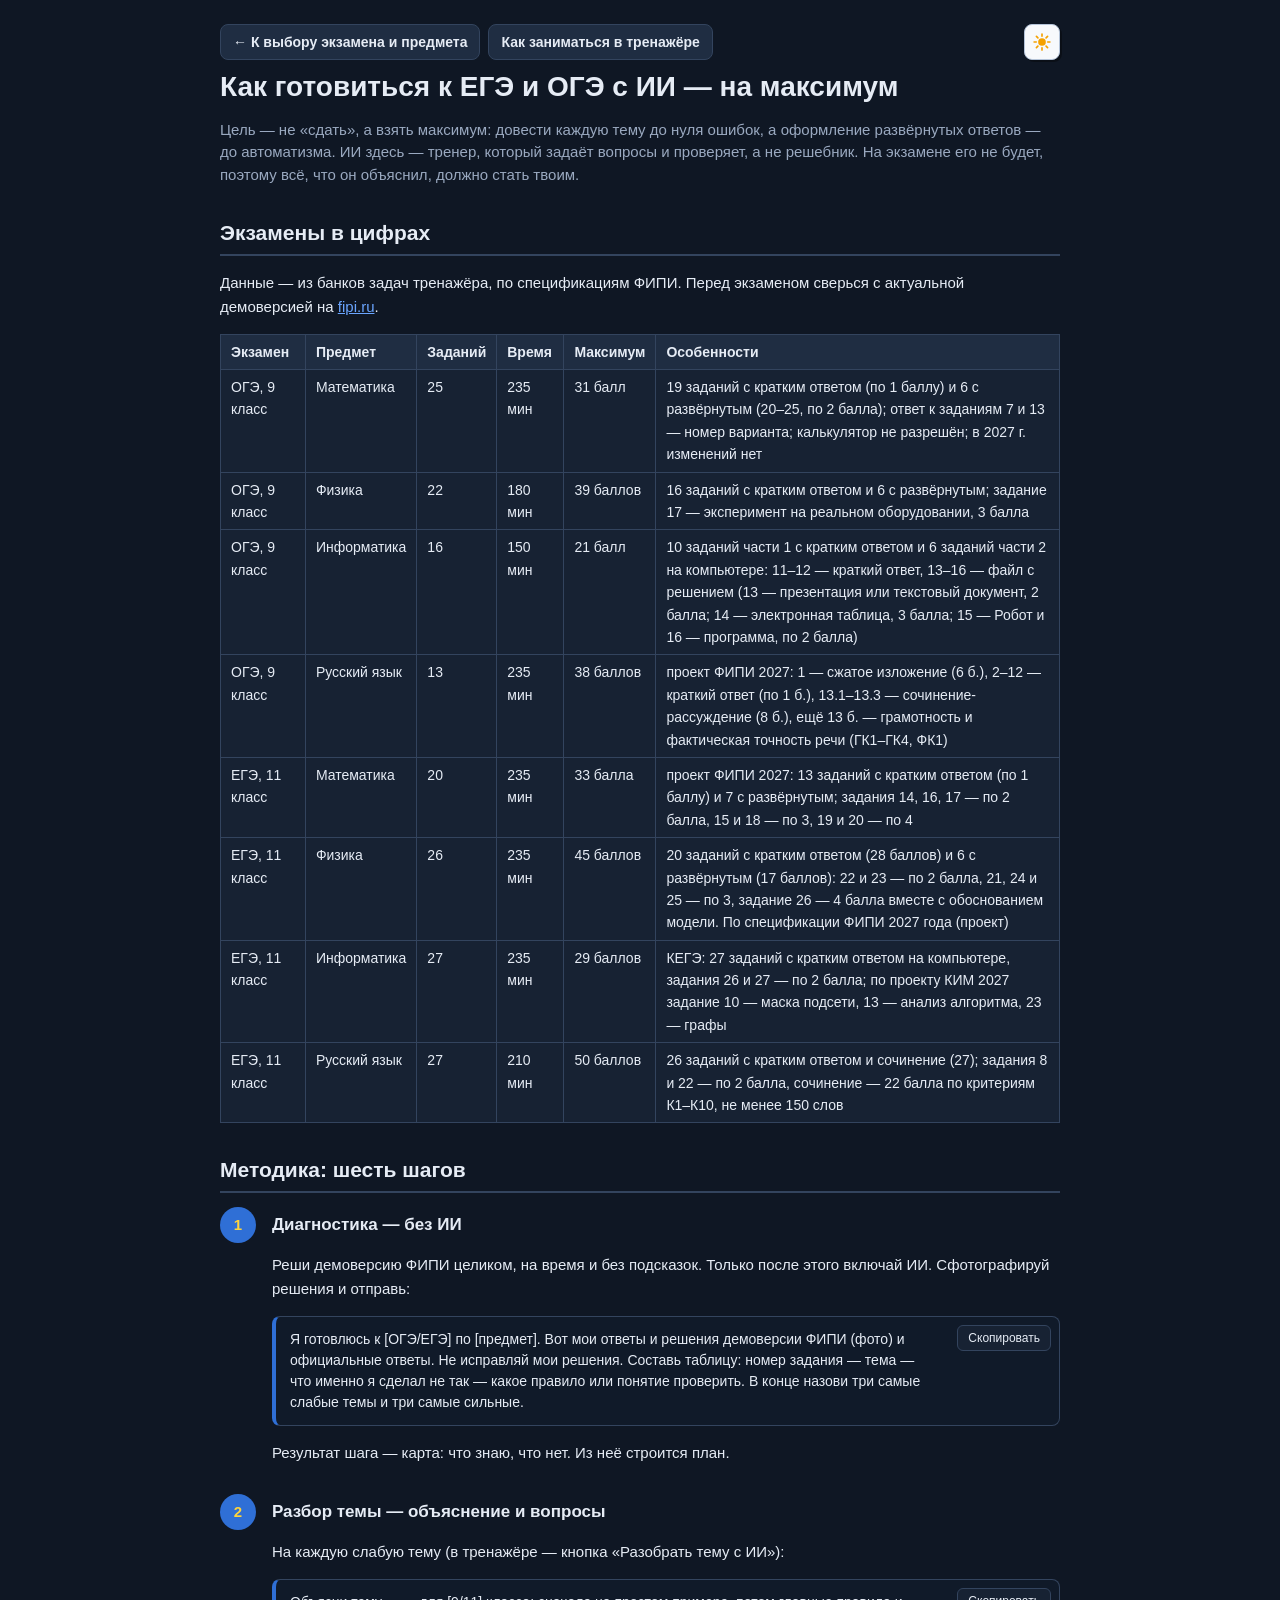
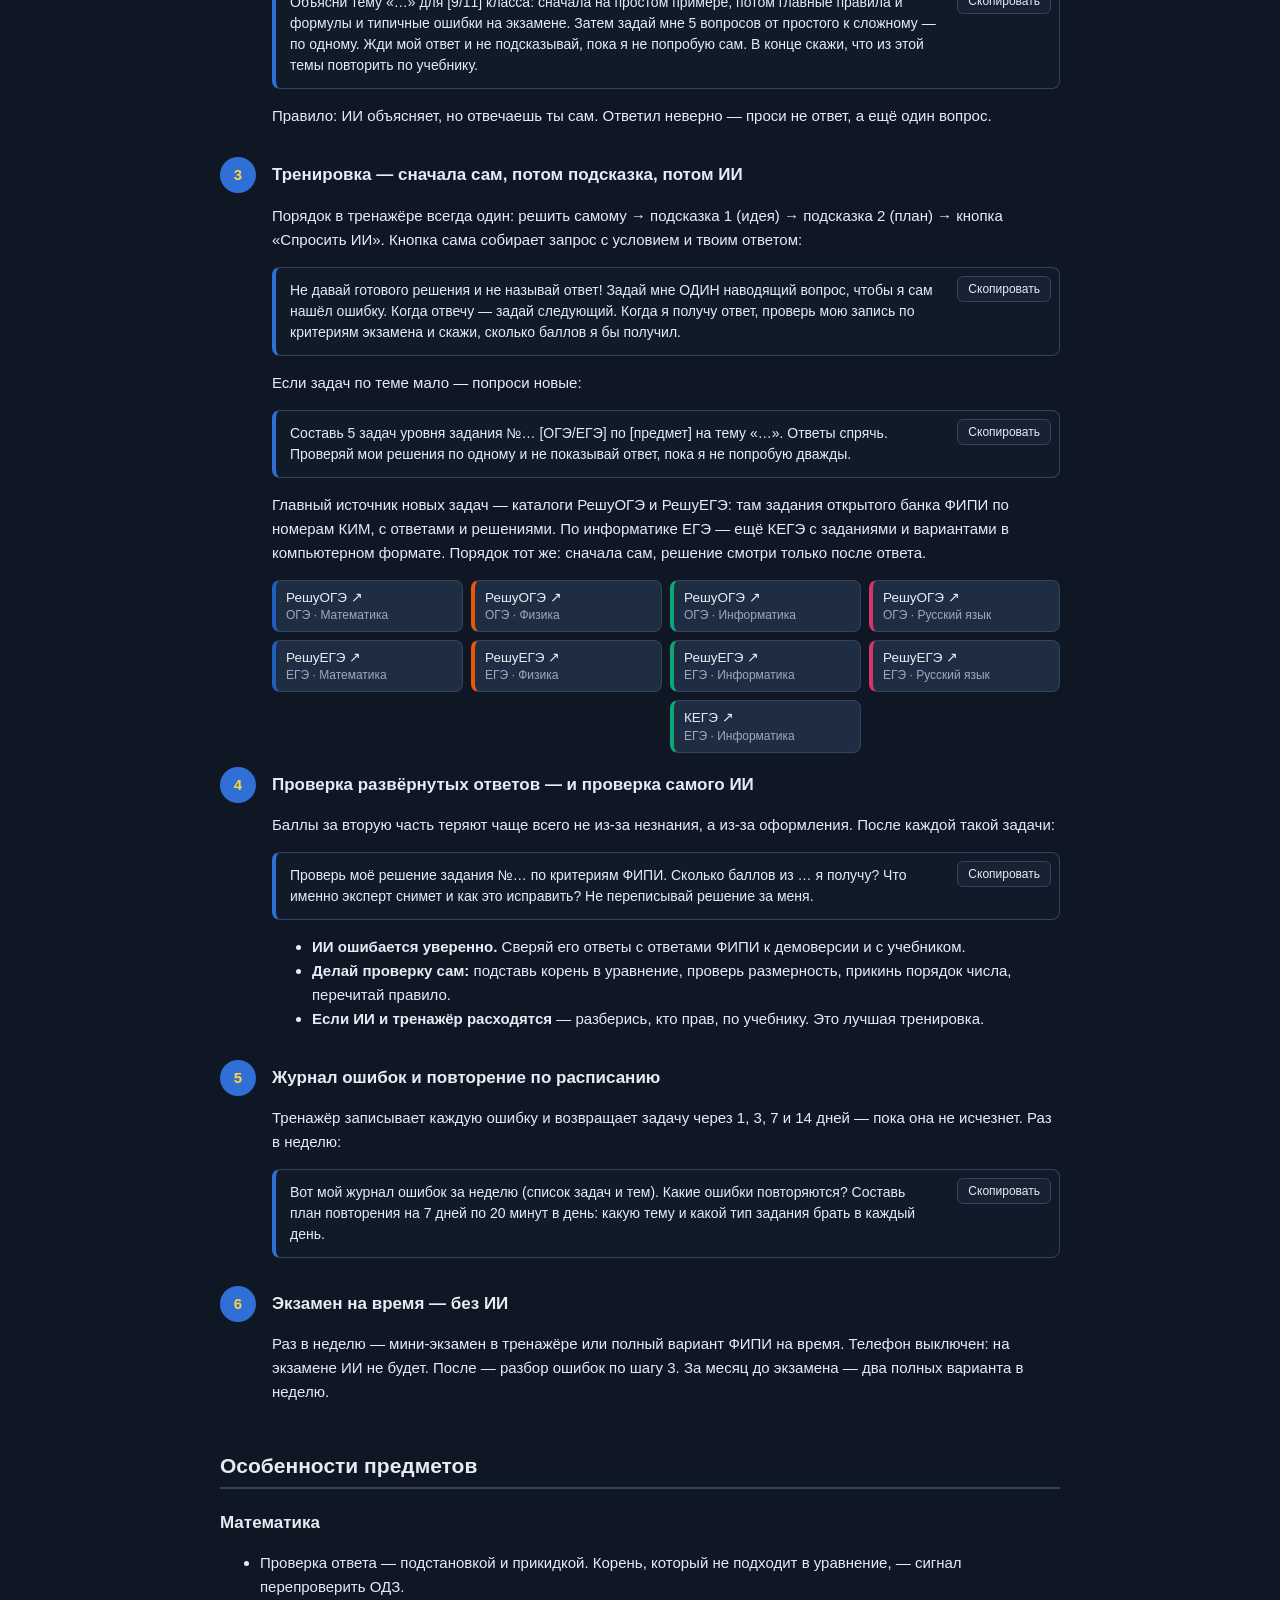
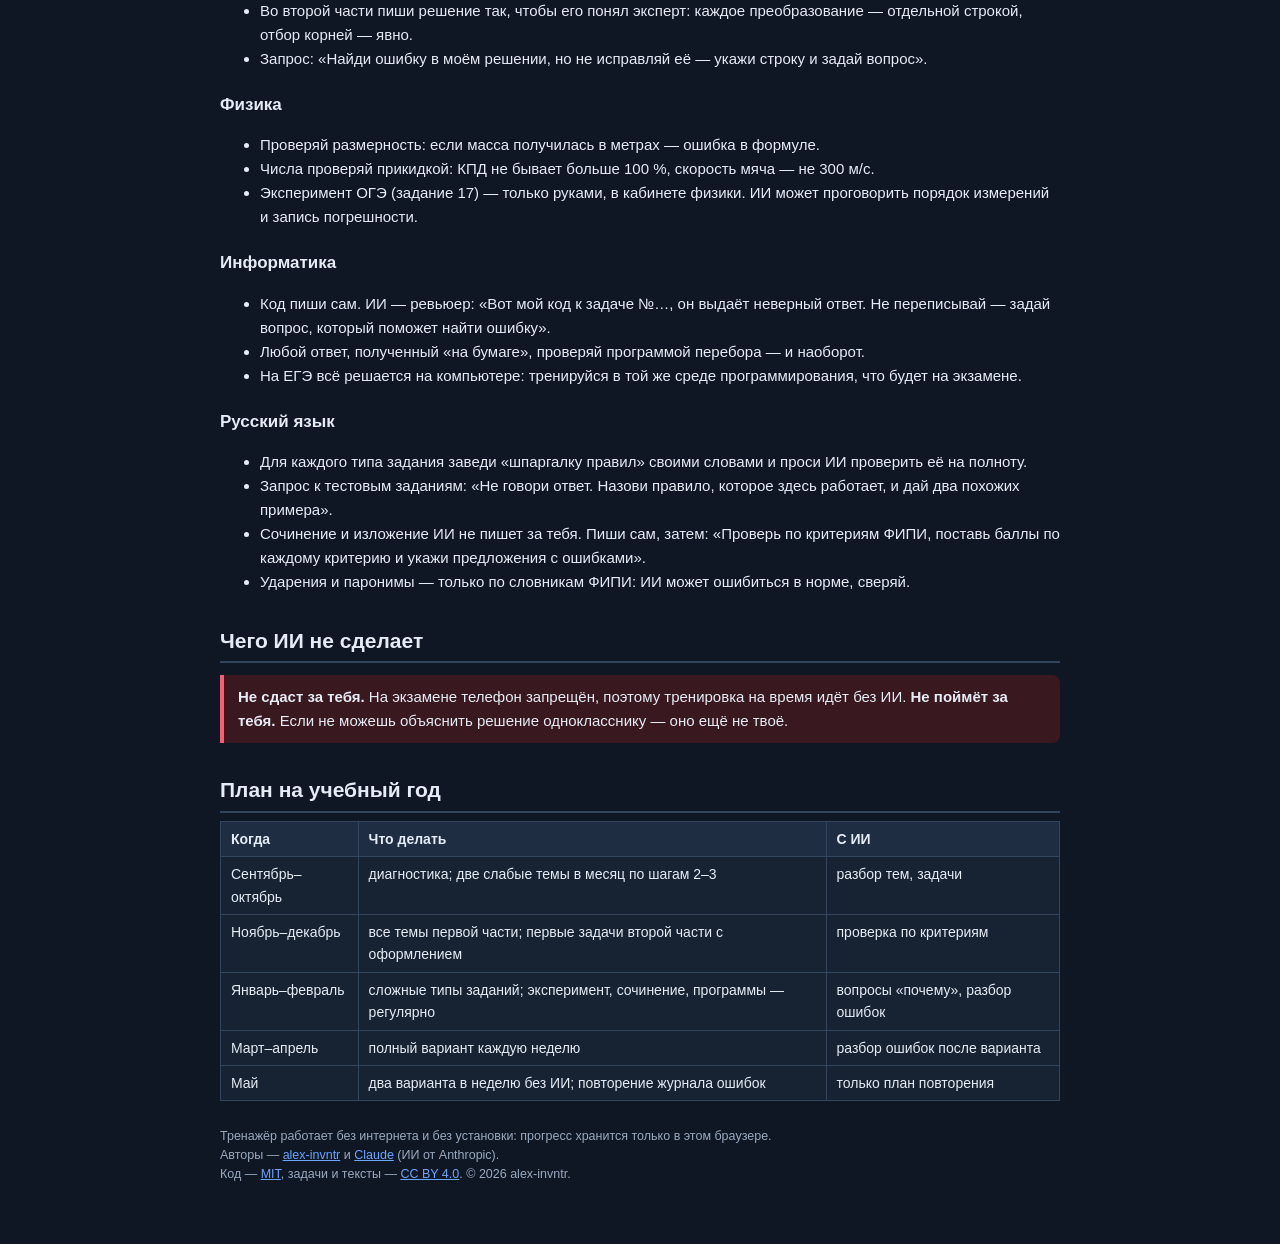
==== guide.html @ 0e3cf80c "Лицензии: MIT для кода, CC BY 4.0 для задач и текстов — файлы LICENSE и LICENSE-CONTENT.md, раздел в" ====
<!DOCTYPE html>
<html lang="ru" data-theme="dark">
<head>
<meta charset="utf-8">
<meta name="viewport" content="width=device-width, initial-scale=1">
<title>Как готовиться с ИИ</title>
<link rel="icon" href="data:image/svg+xml,%3Csvg xmlns='http://www.w3.org/2000/svg' viewBox='0 0 64 64'%3E%3Crect width='64' height='64' rx='14' fill='%230E3A6E'/%3E%3Ctext x='32' y='45' font-size='38' font-family='Arial' font-weight='700' text-anchor='middle' fill='%23FFD43B'%3E%D0%AD%3C/text%3E%3C/svg%3E">
<script src="js/theme.js?v=202610181910"></script>
<link rel="stylesheet" href="css/style.css?v=202610181910">
</head>
<body>
<div class="guide-page">
    <div class="page-top"><span class="top-links"><a class="back" href="index.html">← К выбору экзамена и предмета</a><a class="back" href="howto.html">Как заниматься в тренажёре</a></span><button class="theme-btn" data-theme-toggle aria-label="Тема оформления"></button></div>
    <h1>Как готовиться к ЕГЭ и ОГЭ с ИИ — на максимум</h1>
    <p class="lead">Цель — не «сдать», а взять максимум: довести каждую тему до нуля ошибок, а оформление развёрнутых ответов — до автоматизма.
        ИИ здесь — тренер, который задаёт вопросы и проверяет, а не решебник. На экзамене его не будет, поэтому всё, что он объяснил, должно стать твоим.</p>

    <h2>Экзамены в цифрах</h2>
    <p>Данные — из банков задач тренажёра, по спецификациям ФИПИ. Перед экзаменом сверься с актуальной демоверсией на <a href="https://fipi.ru" target="_blank" rel="noopener">fipi.ru</a>.</p>
    <table id="spec-table">
        <tr><th>Экзамен</th><th>Предмет</th><th>Заданий</th><th>Время</th><th>Максимум</th><th>Особенности</th></tr>
    </table>

    <h2>Методика: шесть шагов</h2>

    <div class="step"><div class="n">1</div><div>
        <h3>Диагностика — без ИИ</h3>
        <p>Реши демоверсию ФИПИ целиком, на время и без подсказок. Только после этого включай ИИ. Сфотографируй решения и отправь:</p>
        <div class="prompt">Я готовлюсь к [ОГЭ/ЕГЭ] по [предмет]. Вот мои ответы и решения демоверсии ФИПИ (фото) и официальные ответы. Не исправляй мои решения. Составь таблицу: номер задания — тема — что именно я сделал не так — какое правило или понятие проверить. В конце назови три самые слабые темы и три самые сильные.</div>
        <p>Результат шага — карта: что знаю, что нет. Из неё строится план.</p>
    </div></div>

    <div class="step"><div class="n">2</div><div>
        <h3>Разбор темы — объяснение и вопросы</h3>
        <p>На каждую слабую тему (в тренажёре — кнопка «Разобрать тему с ИИ»):</p>
        <div class="prompt">Объясни тему «…» для [9/11] класса: сначала на простом примере, потом главные правила и формулы и типичные ошибки на экзамене. Затем задай мне 5 вопросов от простого к сложному — по одному. Жди мой ответ и не подсказывай, пока я не попробую сам. В конце скажи, что из этой темы повторить по учебнику.</div>
        <p>Правило: ИИ объясняет, но отвечаешь ты сам. Ответил неверно — проси не ответ, а ещё один вопрос.</p>
    </div></div>

    <div class="step"><div class="n">3</div><div>
        <h3>Тренировка — сначала сам, потом подсказка, потом ИИ</h3>
        <p>Порядок в тренажёре всегда один: решить самому → подсказка 1 (идея) → подсказка 2 (план) → кнопка «Спросить ИИ». Кнопка сама собирает запрос с условием и твоим ответом:</p>
        <div class="prompt">Не давай готового решения и не называй ответ! Задай мне ОДИН наводящий вопрос, чтобы я сам нашёл ошибку. Когда отвечу — задай следующий. Когда я получу ответ, проверь мою запись по критериям экзамена и скажи, сколько баллов я бы получил.</div>
        <p>Если задач по теме мало — попроси новые:</p>
        <div class="prompt">Составь 5 задач уровня задания №… [ОГЭ/ЕГЭ] по [предмет] на тему «…». Ответы спрячь. Проверяй мои решения по одному и не показывай ответ, пока я не попробую дважды.</div>
        <p>Главный источник новых задач — каталоги РешуОГЭ и РешуЕГЭ: там задания открытого банка ФИПИ по номерам КИМ, с ответами и решениями. По информатике ЕГЭ — ещё КЕГЭ с заданиями и вариантами в компьютерном формате. Порядок тот же: сначала сам, решение смотри только после ответа.</p>
        <div class="sources" id="sources"></div>
    </div></div>

    <div class="step"><div class="n">4</div><div>
        <h3>Проверка развёрнутых ответов — и проверка самого ИИ</h3>
        <p>Баллы за вторую часть теряют чаще всего не из-за незнания, а из-за оформления. После каждой такой задачи:</p>
        <div class="prompt">Проверь моё решение задания №… по критериям ФИПИ. Сколько баллов из … я получу? Что именно эксперт снимет и как это исправить? Не переписывай решение за меня.</div>
        <ul>
            <li><b>ИИ ошибается уверенно.</b> Сверяй его ответы с ответами ФИПИ к демоверсии и с учебником.</li>
            <li><b>Делай проверку сам:</b> подставь корень в уравнение, проверь размерность, прикинь порядок числа, перечитай правило.</li>
            <li><b>Если ИИ и тренажёр расходятся</b> — разберись, кто прав, по учебнику. Это лучшая тренировка.</li>
        </ul>
    </div></div>

    <div class="step"><div class="n">5</div><div>
        <h3>Журнал ошибок и повторение по расписанию</h3>
        <p>Тренажёр записывает каждую ошибку и возвращает задачу через 1, 3, 7 и 14 дней — пока она не исчезнет. Раз в неделю:</p>
        <div class="prompt">Вот мой журнал ошибок за неделю (список задач и тем). Какие ошибки повторяются? Составь план повторения на 7 дней по 20 минут в день: какую тему и какой тип задания брать в каждый день.</div>
    </div></div>

    <div class="step"><div class="n">6</div><div>
        <h3>Экзамен на время — без ИИ</h3>
        <p>Раз в неделю — мини-экзамен в тренажёре или полный вариант ФИПИ на время. Телефон выключен: на экзамене ИИ не будет. После — разбор ошибок по шагу 3. За месяц до экзамена — два полных варианта в неделю.</p>
    </div></div>

    <h2>Особенности предметов</h2>
    <h3>Математика</h3>
    <ul>
        <li>Проверка ответа — подстановкой и прикидкой. Корень, который не подходит в уравнение, — сигнал перепроверить ОДЗ.</li>
        <li>Во второй части пиши решение так, чтобы его понял эксперт: каждое преобразование — отдельной строкой, отбор корней — явно.</li>
        <li>Запрос: «Найди ошибку в моём решении, но не исправляй её — укажи строку и задай вопрос».</li>
    </ul>
    <h3>Физика</h3>
    <ul>
        <li>Проверяй размерность: если масса получилась в метрах — ошибка в формуле.</li>
        <li>Числа проверяй прикидкой: КПД не бывает больше 100 %, скорость мяча — не 300 м/с.</li>
        <li>Эксперимент ОГЭ (задание 17) — только руками, в кабинете физики. ИИ может проговорить порядок измерений и запись погрешности.</li>
    </ul>
    <h3>Информатика</h3>
    <ul>
        <li>Код пиши сам. ИИ — ревьюер: «Вот мой код к задаче №…, он выдаёт неверный ответ. Не переписывай — задай вопрос, который поможет найти ошибку».</li>
        <li>Любой ответ, полученный «на бумаге», проверяй программой перебора — и наоборот.</li>
        <li>На ЕГЭ всё решается на компьютере: тренируйся в той же среде программирования, что будет на экзамене.</li>
    </ul>
    <h3>Русский язык</h3>
    <ul>
        <li>Для каждого типа задания заведи «шпаргалку правил» своими словами и проси ИИ проверить её на полноту.</li>
        <li>Запрос к тестовым заданиям: «Не говори ответ. Назови правило, которое здесь работает, и дай два похожих примера».</li>
        <li>Сочинение и изложение ИИ не пишет за тебя. Пиши сам, затем: «Проверь по критериям ФИПИ, поставь баллы по каждому критерию и укажи предложения с ошибками».</li>
        <li>Ударения и паронимы — только по словникам ФИПИ: ИИ может ошибиться в норме, сверяй.</li>
    </ul>

    <h2>Чего ИИ не сделает</h2>
    <div class="warn"><b>Не сдаст за тебя.</b> На экзамене телефон запрещён, поэтому тренировка на время идёт без ИИ. <b>Не поймёт за тебя.</b> Если не можешь объяснить решение однокласснику — оно ещё не твоё.</div>

    <h2>План на учебный год</h2>
    <table>
        <tr><th>Когда</th><th>Что делать</th><th>С ИИ</th></tr>
        <tr><td>Сентябрь–октябрь</td><td>диагностика; две слабые темы в месяц по шагам 2–3</td><td>разбор тем, задачи</td></tr>
        <tr><td>Ноябрь–декабрь</td><td>все темы первой части; первые задачи второй части с оформлением</td><td>проверка по критериям</td></tr>
        <tr><td>Январь–февраль</td><td>сложные типы заданий; эксперимент, сочинение, программы — регулярно</td><td>вопросы «почему», разбор ошибок</td></tr>
        <tr><td>Март–апрель</td><td>полный вариант каждую неделю</td><td>разбор ошибок после варианта</td></tr>
        <tr><td>Май</td><td>два варианта в неделю без ИИ; повторение журнала ошибок</td><td>только план повторения</td></tr>
    </table>
    <p class="foot">Тренажёр работает без интернета и без установки: прогресс хранится только в этом браузере.
        <br>Авторы — <a href="https://github.com/alex-invntr" target="_blank" rel="noopener">alex-invntr</a> и <a href="https://www.anthropic.com/claude" target="_blank" rel="noopener">Claude</a> (ИИ от Anthropic).
        <br>Код — <a href="https://github.com/alex-invntr/EGE_OGE_Test_Trainer/blob/master/LICENSE" target="_blank" rel="noopener">MIT</a>, задачи и тексты — <a href="https://github.com/alex-invntr/EGE_OGE_Test_Trainer/blob/master/LICENSE-CONTENT.md" target="_blank" rel="noopener">CC BY 4.0</a>. © 2026 alex-invntr.</p>
</div>
<script src="js/common.js?v=202610181910"></script>
<script src="banks/oge_math.js?v=202610181910"></script>
<script src="banks/oge_physics.js?v=202610181910"></script>
<script src="banks/oge_informatics.js?v=202610181910"></script>
<script src="banks/oge_russian.js?v=202610181910"></script>
<script src="banks/ege_math.js?v=202610181910"></script>
<script src="banks/ege_physics.js?v=202610181910"></script>
<script src="banks/ege_informatics.js?v=202610181910"></script>
<script src="banks/ege_russian.js?v=202610181910"></script>
<script src="js/guide.js?v=202610181910"></script>
</body>
</html>
---- css/style.css ----
/* Общий стиль тренажёра: «инженерный чертёж» — тёмно-синие линии, жёлтый маркер; тёмная и светлая темы */
:root {
    --paper: #F7F9FC; --ink: #14213D; --muted: #4F5D78; --line: #B4C3D8; --card: #FFFFFF; --alt: #EEF3FA;
    --blue: #1F5FBF; --red: #D7263D; --green: #2B8A3E; --marker: #FFD43B; --bp: #0E3A6E;
    --ok-bg: #E6F4EA; --bad-bg: #FDE8EB; --hint-bg: #FFF4C2; --hint-ink: #8A6D00;
    --btn: #0E3A6E; --primary: #1F5FBF; --accent-ink: #0E3A6E; --code-bg: #F1F4F9; --fig-bg: #EEF3FA;
    --shadow: rgba(20, 33, 61, 0.08); --overlay: rgba(14, 58, 110, 0.45);
    color-scheme: light;
}
/* Тёмная тема — по умолчанию (атрибут data-theme ставит js/theme.js); рисунки задач остаются на светлой подложке */
:root[data-theme="dark"] {
    --paper: #0F1724; --ink: #E6ECF5; --muted: #9AA9C0; --line: #33445E; --card: #172233; --alt: #1F2D42;
    --blue: #6AA5FF; --red: #FF5C6C; --green: #4CC173; --marker: #FFD43B;
    --ok-bg: #14321E; --bad-bg: #3A1820; --hint-bg: #352E10; --hint-ink: #FFD43B;
    --btn: #2F6FD6; --primary: #2F6FD6; --accent-ink: #8FB8FF; --code-bg: #101A29; --fig-bg: #EEF3FA;
    --shadow: rgba(0, 0, 0, 0.35); --overlay: rgba(5, 10, 20, 0.72);
    color-scheme: dark;
}
* { box-sizing: border-box; }
html, body { margin: 0; min-height: 100%; }
body { font-family: "Segoe UI", Arial, sans-serif; font-size: 15px; color: var(--ink); background: var(--paper); }
button { font: inherit; color: inherit; cursor: pointer; }
button:disabled { opacity: 0.45; cursor: default; }
a { color: var(--blue); }
input[type=text], textarea, select { background: var(--card); color: var(--ink); }
.hidden { display: none !important; }
.mono { font-family: Consolas, "Courier New", monospace; }

/* ---------- Главная страница ---------- */
.home-page { max-width: 1100px; margin: 0 auto; padding: 28px 20px 40px; }
.hero { display: flex; gap: 18px; align-items: center; margin-bottom: 8px; }
.hero .logo { width: 64px; height: 64px; border-radius: 14px; background: var(--btn); color: var(--marker); font-weight: 700; font-size: 26px; display: flex; align-items: center; justify-content: center; flex: none; letter-spacing: -1px; }
.hero h1 { margin: 0; font-size: 30px; line-height: 1.15; }
.hero p { margin: 4px 0 0; color: var(--muted); font-size: 15.5px; }
.lead { color: var(--muted); font-size: 15px; line-height: 1.5; }
.exam-block { margin-top: 26px; }
.exam-block h2 { display: flex; align-items: baseline; gap: 10px; margin: 0 0 12px; font-size: 22px; }
.exam-block h2 small { font-size: 14px; color: var(--muted); font-weight: 500; }
.subjects { display: grid; grid-template-columns: repeat(4, 1fr); gap: 14px; }
.subj { display: flex; flex-direction: column; gap: 8px; text-decoration: none; color: var(--ink); background: var(--card); border: 1px solid var(--line); border-top: 5px solid var(--c); border-radius: 12px; padding: 14px 16px 16px; box-shadow: 2px 2px 0 var(--shadow); transition: transform 0.12s, box-shadow 0.12s; }
.subj:hover { transform: translateY(-2px); box-shadow: 3px 5px 0 var(--shadow); }
.subj .top { display: flex; align-items: center; gap: 10px; }
.subj .letter { width: 38px; height: 38px; border-radius: 9px; background: var(--c); color: #fff; font-weight: 700; font-size: 19px; display: flex; align-items: center; justify-content: center; flex: none; }
.subj b { font-size: 17px; line-height: 1.2; }
.subj .spec { font-size: 12.5px; color: var(--muted); line-height: 1.45; }
.subj .bar { height: 7px; border-radius: 4px; background: var(--alt); overflow: hidden; }
.subj .bar i { display: block; height: 100%; background: var(--c); }
.subj .prog { font-size: 12.5px; color: var(--muted); display: flex; flex-wrap: wrap; justify-content: space-between; gap: 2px 10px; }
.subj .prog .due { color: var(--red); font-weight: 600; }
.subj.missing { opacity: 0.5; pointer-events: none; }
.info-grid { display: grid; grid-template-columns: 2fr 1fr; gap: 14px; margin-top: 28px; }
.panel { background: var(--card); border: 1px solid var(--line); border-radius: 12px; padding: 18px 20px; }
.panel h3 { margin: 0 0 8px; font-size: 17px; }
.panel ol, .panel ul { margin: 6px 0 0; padding-left: 20px; line-height: 1.55; }
.panel .btn { display: inline-block; margin-top: 12px; padding: 9px 16px; border-radius: 8px; background: var(--btn); color: #fff; text-decoration: none; font-weight: 600; }
.foot { margin-top: 26px; font-size: 12.5px; color: var(--muted); line-height: 1.5; }

/* ---------- Тренажёр: боковая панель ---------- */
.trainer-page { display: flex; min-height: 100vh; }
#side { width: 300px; flex: none; background: var(--card); border-right: 1px solid var(--line); padding: 16px 18px 24px; display: flex; flex-direction: column; gap: 15px; }
/* Ссылки «назад» — в стиле кнопок меню тренажёра; высота как у квадратика темы */
.back { display: inline-flex; align-items: center; box-sizing: border-box; height: 36px; padding: 0 12px; border: 1px solid var(--line); border-radius: 8px; background: var(--alt); color: var(--ink); font-weight: 600; font-size: 14px; text-decoration: none; white-space: nowrap; }
.back:hover { border-color: var(--blue); }
.brand { display: flex; gap: 12px; align-items: center; }
.brand .logo { width: 44px; height: 44px; border-radius: 10px; background: var(--c, var(--btn)); color: #fff; font-weight: 700; font-size: 22px; display: flex; align-items: center; justify-content: center; flex: none; }
.brand h1 { font-size: 17px; margin: 0; line-height: 1.2; }
.brand p { margin: 2px 0 0; color: var(--muted); font-size: 12.5px; }
.modes { display: flex; flex-direction: column; gap: 7px; }
.modes button { text-align: left; padding: 9px 12px; border: 1px solid var(--line); border-radius: 8px; background: var(--alt); font-weight: 600; font-size: 14px; }
.modes button:hover:not(:disabled) { border-color: var(--blue); }
.modes .count { float: right; background: var(--red); color: #fff; border-radius: 10px; padding: 0 7px; font-size: 12px; line-height: 20px; }
.modes .count.zero { background: var(--line); }
.side-h { font-size: 11px; letter-spacing: 1.5px; text-transform: uppercase; color: var(--muted); margin: 0 0 8px; }
.topic { display: grid; grid-template-columns: 1fr auto; gap: 2px 8px; width: 100%; text-align: left; padding: 7px 8px; border: 1px solid transparent; border-radius: 8px; background: none; }
.topic:hover { background: var(--alt); border-color: var(--line); }
.topic .name { font-weight: 600; font-size: 13.5px; }
.topic .num { font-family: Consolas, monospace; font-size: 12.5px; color: var(--muted); }
.topic .bar { grid-column: 1 / 3; height: 6px; border-radius: 3px; background: var(--alt); overflow: hidden; }
.topic .bar i { display: block; height: 100%; background: var(--c); }
.topic .acc { grid-column: 1 / 3; font-size: 11.5px; color: var(--muted); }
.stats { display: grid; grid-template-columns: repeat(3, 1fr); gap: 6px; }
.stats div { background: var(--alt); border-radius: 8px; padding: 8px; text-align: center; font-size: 11.5px; color: var(--muted); }
.stats b { display: block; font-size: 16px; color: var(--ink); margin-top: 2px; }
.howto { font-size: 12.5px; color: var(--muted); }
.howto summary { cursor: pointer; font-weight: 600; color: var(--ink); }
.howto ol { padding-left: 18px; margin: 8px 0 0; }
.howto li { margin-bottom: 4px; }
.side-links { margin-top: auto; display: flex; flex-direction: column; gap: 6px; font-size: 12.5px; }
.side-links button { background: none; border: 0; padding: 0; text-align: left; color: var(--muted); text-decoration: underline; font-size: 12.5px; }

/* ---------- Тренажёр: основная область ---------- */
#main { flex: 1; padding: 26px 32px; overflow: auto; min-width: 0; }
.card { background: var(--card); border: 1px solid var(--line); border-radius: 12px; padding: 22px 26px; max-width: 920px; box-shadow: 2px 2px 0 var(--shadow); }
.card h2 { margin: 0 0 10px; font-size: 22px; }
.home-grid { display: grid; grid-template-columns: 1fr 1fr; gap: 12px; }
.big { text-align: left; padding: 14px 16px; border: 1px solid var(--line); border-radius: 10px; background: var(--alt); font-weight: 700; font-size: 15px; }
.big small { display: block; font-weight: 400; color: var(--muted); margin-top: 4px; font-size: 13px; }
.big:hover:not(:disabled) { border-color: var(--blue); background: var(--card); }
.note { margin: 16px 0 0; padding: 10px 14px; background: var(--hint-bg); border-left: 4px solid var(--marker); font-size: 14px; border-radius: 0 8px 8px 0; line-height: 1.45; }
.picker { display: grid; grid-template-columns: repeat(3, 1fr); gap: 12px; }
.picker button { padding: 14px; border: 1px solid var(--line); border-radius: 10px; background: var(--card); text-align: left; border-top: 4px solid var(--c); }
.picker button b { display: block; font-size: 15px; }
.picker button span { color: var(--muted); font-size: 12.5px; }
.picker button:hover { background: var(--alt); }

/* Задача */
.meta { display: flex; gap: 8px; align-items: center; flex-wrap: wrap; margin-bottom: 14px; }
.chip { background: var(--c, var(--ink)); color: #fff; border-radius: 6px; padding: 2px 9px; font-size: 12px; font-weight: 600; }
.chip.ghost { background: var(--alt); color: var(--muted); border: 1px solid var(--line); font-weight: 500; }
.counter { margin-left: auto; font-family: Consolas, monospace; color: var(--muted); font-size: 13px; }
.counter b { color: var(--red); }
.task .text { font-size: 17px; line-height: 1.55; margin: 0 0 12px; white-space: pre-wrap; }
pre.code { background: var(--code-bg); border: 1px solid var(--line); border-radius: 8px; padding: 12px 14px; margin: 0 0 14px; font-family: Consolas, "Courier New", monospace; font-size: 14.5px; line-height: 1.45; overflow-x: auto; white-space: pre; tab-size: 4; }
.figure { background: var(--fig-bg); border: 1px solid var(--line); border-radius: 8px; padding: 10px; margin: 0 0 14px; max-width: 440px; }
.figure svg { width: 100%; height: auto; display: block; }
.answer { margin-bottom: 14px; }
.num { display: inline-flex; align-items: center; gap: 10px; }
.num input { width: 220px; padding: 9px 12px; font: inherit; font-size: 18px; border: 2px solid var(--line); border-radius: 8px; }
.num input:focus { outline: none; border-color: var(--blue); }
.num .unit { font-size: 16px; color: var(--muted); }
.fmt { font-size: 12px; color: var(--muted); margin-top: 6px; }
.opt { display: flex; gap: 10px; align-items: flex-start; padding: 8px 10px; border: 1px solid var(--line); border-radius: 8px; margin-bottom: 6px; cursor: pointer; max-width: 680px; line-height: 1.4; }
.opt input { margin-top: 3px; }
.opt:hover { background: var(--alt); }
.match { border-collapse: collapse; }
.match td { padding: 6px 12px 6px 0; vertical-align: top; line-height: 1.4; }
.match select { font: inherit; padding: 6px 8px; border: 1px solid var(--line); border-radius: 6px; }
.right-col { color: var(--muted); font-size: 14px; margin: 6px 0 0; line-height: 1.5; }
ol.right-list { color: var(--ink); font-size: 14.5px; margin: 10px 0 0; padding-left: 0; list-style: none; line-height: 1.5; max-width: 760px; }
ol.right-list li { padding: 3px 0; border-bottom: 1px dashed var(--alt); }
textarea { width: 100%; max-width: 720px; min-height: 120px; font: inherit; padding: 10px; border: 2px solid var(--line); border-radius: 8px; line-height: 1.45; }
.actions { display: flex; gap: 8px; flex-wrap: wrap; align-items: center; }
.actions button { padding: 9px 16px; border-radius: 8px; border: 1px solid var(--line); background: var(--card); font-weight: 600; }
.actions .primary { background: var(--primary); color: #fff; border-color: var(--primary); }
.actions .ai { border-color: var(--accent-ink); color: var(--accent-ink); }
.actions .ghost { color: var(--muted); }
.feedback { margin-top: 14px; padding: 10px 14px; border-radius: 8px; font-size: 15px; line-height: 1.45; }
.feedback.ok { background: var(--ok-bg); border-left: 4px solid var(--green); }
.feedback.bad { background: var(--bad-bg); border-left: 4px solid var(--red); }
.hints { margin-top: 10px; display: flex; flex-direction: column; gap: 6px; }
.hint { padding: 8px 12px; background: var(--hint-bg); border-radius: 8px; font-size: 14px; line-height: 1.45; white-space: pre-wrap; }
.hint b { color: var(--hint-ink); font-size: 12px; letter-spacing: 1px; }
.solution { margin-top: 14px; padding: 12px 14px; background: var(--alt); border-radius: 8px; font-size: 14.5px; line-height: 1.55; white-space: pre-wrap; }
.solution h4, .criteria h4 { margin: 0 0 6px; font-size: 13px; letter-spacing: 1px; text-transform: uppercase; color: var(--muted); white-space: normal; }
.solution .ans { display: block; margin-top: 8px; font-weight: 600; }
.criteria { margin-top: 14px; padding: 12px 14px; border: 1px dashed var(--line); border-radius: 8px; font-size: 14px; }
.criteria label { display: flex; gap: 8px; align-items: flex-start; margin: 4px 0; cursor: pointer; line-height: 1.4; }
.criteria button { margin-top: 6px; padding: 6px 12px; border-radius: 8px; border: 1px solid var(--line); background: var(--card); font-weight: 600; }
.criteria .saved { color: var(--green); font-weight: 600; margin-left: 10px; }

/* Итоги экзамена */
.score { display: flex; gap: 20px; align-items: baseline; margin: 6px 0 14px; flex-wrap: wrap; }
.score .big-num { font-size: 44px; font-weight: 700; color: var(--blue); }
.score .sub { color: var(--muted); }
table.res { border-collapse: collapse; width: 100%; max-width: 600px; margin-bottom: 14px; }
table.res th, table.res td { text-align: left; padding: 6px 10px; border-bottom: 1px solid var(--line); font-size: 14px; }
table.res th { font-size: 11.5px; letter-spacing: 1px; text-transform: uppercase; color: var(--muted); }
.bar-sm { display: inline-block; width: 120px; height: 8px; background: var(--alt); border-radius: 4px; vertical-align: middle; overflow: hidden; }
.bar-sm i { display: block; height: 100%; background: var(--c); }
.wrong-list { display: flex; flex-direction: column; gap: 6px; margin-bottom: 14px; }
.wrong-list button { text-align: left; padding: 8px 12px; border: 1px solid var(--line); border-radius: 8px; background: var(--card); line-height: 1.4; }
.wrong-list button span { color: var(--red); font-weight: 600; margin-right: 8px; font-family: Consolas, monospace; }

/* Задачник: все задачи списком */
.book-topic { margin: 22px 0 8px; padding-bottom: 4px; border-bottom: 3px solid var(--c); font-size: 18px; }
.book-task { border: 1px solid var(--line); border-radius: 10px; padding: 12px 16px; margin-bottom: 10px; background: var(--card); }
.book-task .head { display: flex; gap: 8px; align-items: center; flex-wrap: wrap; margin-bottom: 6px; font-size: 12.5px; color: var(--muted); }
.book-task .head b { color: var(--ink); font-family: Consolas, monospace; font-size: 13.5px; }
.book-task .text { font-size: 15px; white-space: pre-wrap; line-height: 1.5; margin: 0 0 8px; }
.book-task ol.opts { margin: 0 0 8px; padding-left: 22px; line-height: 1.45; }
.book-task details summary { cursor: pointer; color: var(--blue); font-weight: 600; font-size: 14px; }
.book-task details .solution { margin-top: 8px; }
.book-task .open { margin-left: auto; padding: 3px 10px; border: 1px solid var(--line); border-radius: 6px; background: var(--alt); font-size: 12.5px; }

/* Окно «Спросить ИИ» */
.modal { position: fixed; inset: 0; background: var(--overlay); display: flex; align-items: center; justify-content: center; padding: 20px; z-index: 10; }
.modal .box { background: var(--card); border-radius: 12px; padding: 22px 24px; width: 740px; max-width: 100%; max-height: 100%; overflow: auto; box-shadow: 0 10px 40px rgba(0, 0, 0, 0.25); }
.modal h3 { margin: 0 0 4px; font-size: 20px; }
.modal .sub { margin: 0 0 12px; color: var(--muted); font-size: 14px; }
.modal textarea { min-height: 220px; max-width: none; font-size: 14px; }
.m-actions { display: flex; gap: 8px; margin-top: 10px; flex-wrap: nowrap; }
.m-actions button, .m-actions a { padding: 9px 14px; white-space: nowrap; border-radius: 8px; border: 1px solid var(--line); background: var(--card); font-weight: 600; text-decoration: none; color: var(--ink); font-size: 15px; }
.m-actions .primary { background: var(--btn); color: #fff; border-color: var(--btn); }
.m-ai { display: contents; }
#m-close { margin-left: auto; }
.m-note { margin: 12px 0 0; font-size: 13px; color: var(--muted); }
.error-box { max-width: 640px; margin: 60px auto; }

/* ---------- Методика ---------- */
.guide-page { max-width: 880px; margin: 0 auto; padding: 24px 20px 48px; line-height: 1.6; }
.guide-page h1 { font-size: 28px; margin: 10px 0 6px; line-height: 1.2; }
.guide-page h2 { font-size: 21px; margin: 30px 0 8px; padding-bottom: 4px; border-bottom: 2px solid var(--line); }
.guide-page h3 { font-size: 17px; margin: 20px 0 6px; }
.guide-page table { border-collapse: collapse; width: 100%; margin: 8px 0 14px; font-size: 14px; background: var(--card); }
.guide-page th, .guide-page td { border: 1px solid var(--line); padding: 6px 10px; text-align: left; vertical-align: top; }
.guide-page th { background: var(--alt); }
.prompt { position: relative; background: var(--code-bg); border: 1px solid var(--line); border-left: 4px solid var(--btn); border-radius: 8px; padding: 12px 120px 12px 14px; margin: 8px 0 14px; white-space: pre-wrap; font-size: 14px; line-height: 1.5; }
.prompt .copy { position: absolute; top: 8px; right: 8px; padding: 3px 10px; font-size: 12px; border: 1px solid var(--line); border-radius: 6px; background: var(--card); }
.step { display: grid; grid-template-columns: 40px 1fr; gap: 12px; margin: 14px 0; }
.step .n { width: 36px; height: 36px; border-radius: 50%; background: var(--btn); color: var(--marker); font-weight: 700; display: flex; align-items: center; justify-content: center; }
.step h3 { margin: 4px 0 4px; }
.warn { padding: 10px 14px; background: var(--bad-bg); border-left: 4px solid var(--red); border-radius: 0 8px 8px 0; margin: 12px 0; }

@media (max-width: 960px) {
    .subjects { grid-template-columns: repeat(2, 1fr); }
    .info-grid { grid-template-columns: 1fr; }
}
@media (max-width: 760px) {
    .trainer-page { flex-direction: column; }
    #side { width: auto; border-right: 0; border-bottom: 1px solid var(--line); padding: 12px 14px; gap: 10px; }
    .modes { flex-direction: row; flex-wrap: wrap; gap: 6px; }
    .modes button { padding: 6px 10px; font-size: 13px; }
    .modes .count { float: none; margin-left: 6px; }
    .side-map, .side-stats, .howto { display: none; }
    .side-links { flex-direction: row; flex-wrap: wrap; gap: 14px; }
    #main { padding: 16px; }
    .card { padding: 16px; }
    .home-grid, .picker { grid-template-columns: 1fr; }
    .counter { margin-left: 0; width: 100%; }
    .num input { width: 160px; }
    .prompt { padding: 40px 12px 12px; }
}
@media (max-width: 520px) {
    .subjects { grid-template-columns: 1fr; }
    .hero h1 { font-size: 24px; }
}
@media print {
    #side, .actions, .modal { display: none !important; }
    .book-task { break-inside: avoid; }
    .book-task details { display: block; }
}

/* ---------- Кнопка «Как заниматься» в шапке главной ---------- */
.hero > div { flex: 1 1 220px; min-width: 0; }
.hero-btn { margin-left: auto; flex: none; padding: 12px 20px; line-height: 22px; box-sizing: border-box; height: 46px; border-radius: 10px; background: var(--btn); color: #fff; text-decoration: none; font-weight: 700; font-size: 16px; box-shadow: 2px 2px 0 var(--shadow); }
.hero-btn:hover { filter: brightness(1.15); }

/* ---------- Страница «Как заниматься» ---------- */
.chips { display: flex; flex-wrap: wrap; gap: 6px; margin: 14px 0 6px; }
.chips a { padding: 4px 10px; border: 1px solid var(--line); border-radius: 14px; background: var(--card); font-size: 13px; text-decoration: none; color: var(--ink); }
.chips a:hover { border-color: var(--blue); color: var(--blue); }
.manual-page h2 { scroll-margin-top: 12px; }
.shot { display: block; max-width: 100%; height: auto; margin: 10px 0 18px; border: 1px solid var(--line); border-radius: 10px; box-shadow: 2px 3px 0 var(--shadow); }
.shot.phone { width: 300px; }
.manual-page code { background: var(--alt); padding: 1px 5px; border-radius: 4px; font-size: 14px; }

@media (max-width: 700px) {
    .hero { flex-wrap: wrap; }
    .hero-btn { margin-left: 0; }
}

/* ---------- Переключатель темы ---------- */
/* Переключатель темы — квадратик той темы, которую включит: светлый с солнцем или тёмный с луной (цвета не зависят от темы) */
.theme-btn { flex: none; width: 36px; height: 36px; padding: 0; display: inline-flex; align-items: center; justify-content: center; border-radius: 8px; cursor: pointer; box-shadow: 2px 2px 0 var(--shadow); }
.theme-btn svg { width: 20px; height: 20px; display: block; }
.theme-btn.to-light { background: #F7F9FC; border: 1px solid #B4C3D8; }
.theme-btn.to-dark { background: #0F1724; border: 1px solid #33445E; }
.theme-btn:hover { filter: brightness(1.08); }
/* в шапке главной — той же высоты, что «Как заниматься» */
.hero .theme-btn { width: 46px; height: 46px; border-radius: 10px; }
.hero .theme-btn svg { width: 24px; height: 24px; }
.side-top { display: flex; justify-content: space-between; align-items: center; gap: 8px; }
.side-top .back { flex: 1; }
.top-links { display: flex; gap: 8px; flex-wrap: wrap; }
.page-top { display: flex; justify-content: space-between; align-items: center; gap: 8px; flex-wrap: wrap; }

/* ---------- Внешние базы заданий ---------- */
.sources { display: grid; grid-template-columns: repeat(4, 1fr); gap: 8px; margin-top: 10px; }
.sources a { display: block; padding: 8px 10px; border: 1px solid var(--line); border-left: 4px solid var(--c, var(--blue)); border-radius: 8px; background: var(--alt); text-decoration: none; color: var(--ink); font-size: 13.5px; line-height: 1.35; }
.sources a small { display: block; color: var(--muted); font-size: 12px; }
.sources a:hover { border-color: var(--blue); }
@media (min-width: 961px) {
    .sources a.extra { grid-column: var(--col); }
}
.more-tasks { margin-top: 12px; font-size: 13.5px; color: var(--muted); }
.more-tasks a { font-weight: 600; margin-right: 6px; }
.big .src-links { display: flex; flex-wrap: wrap; gap: 6px 12px; margin-top: 6px; font-weight: 600; font-size: 13.5px; }
@media (max-width: 960px) {
    .sources { grid-template-columns: repeat(2, 1fr); }
}
@media (max-width: 520px) {
    .sources { grid-template-columns: 1fr; }
}
@media (max-width: 700px) {
    .hero .hero-btn { flex: 1 1 140px; margin-left: 0; text-align: center; }
    .hero .theme-btn { flex: none; }
}

/* Примеры-снимки в теме сайта: в тёмной видны тёмные, в светлой — светлые */
:root[data-theme="dark"] .only-light, :root[data-theme="light"] .only-dark { display: none !important; }
@media (max-width: 600px) {
    .m-actions { flex-wrap: wrap; }
}
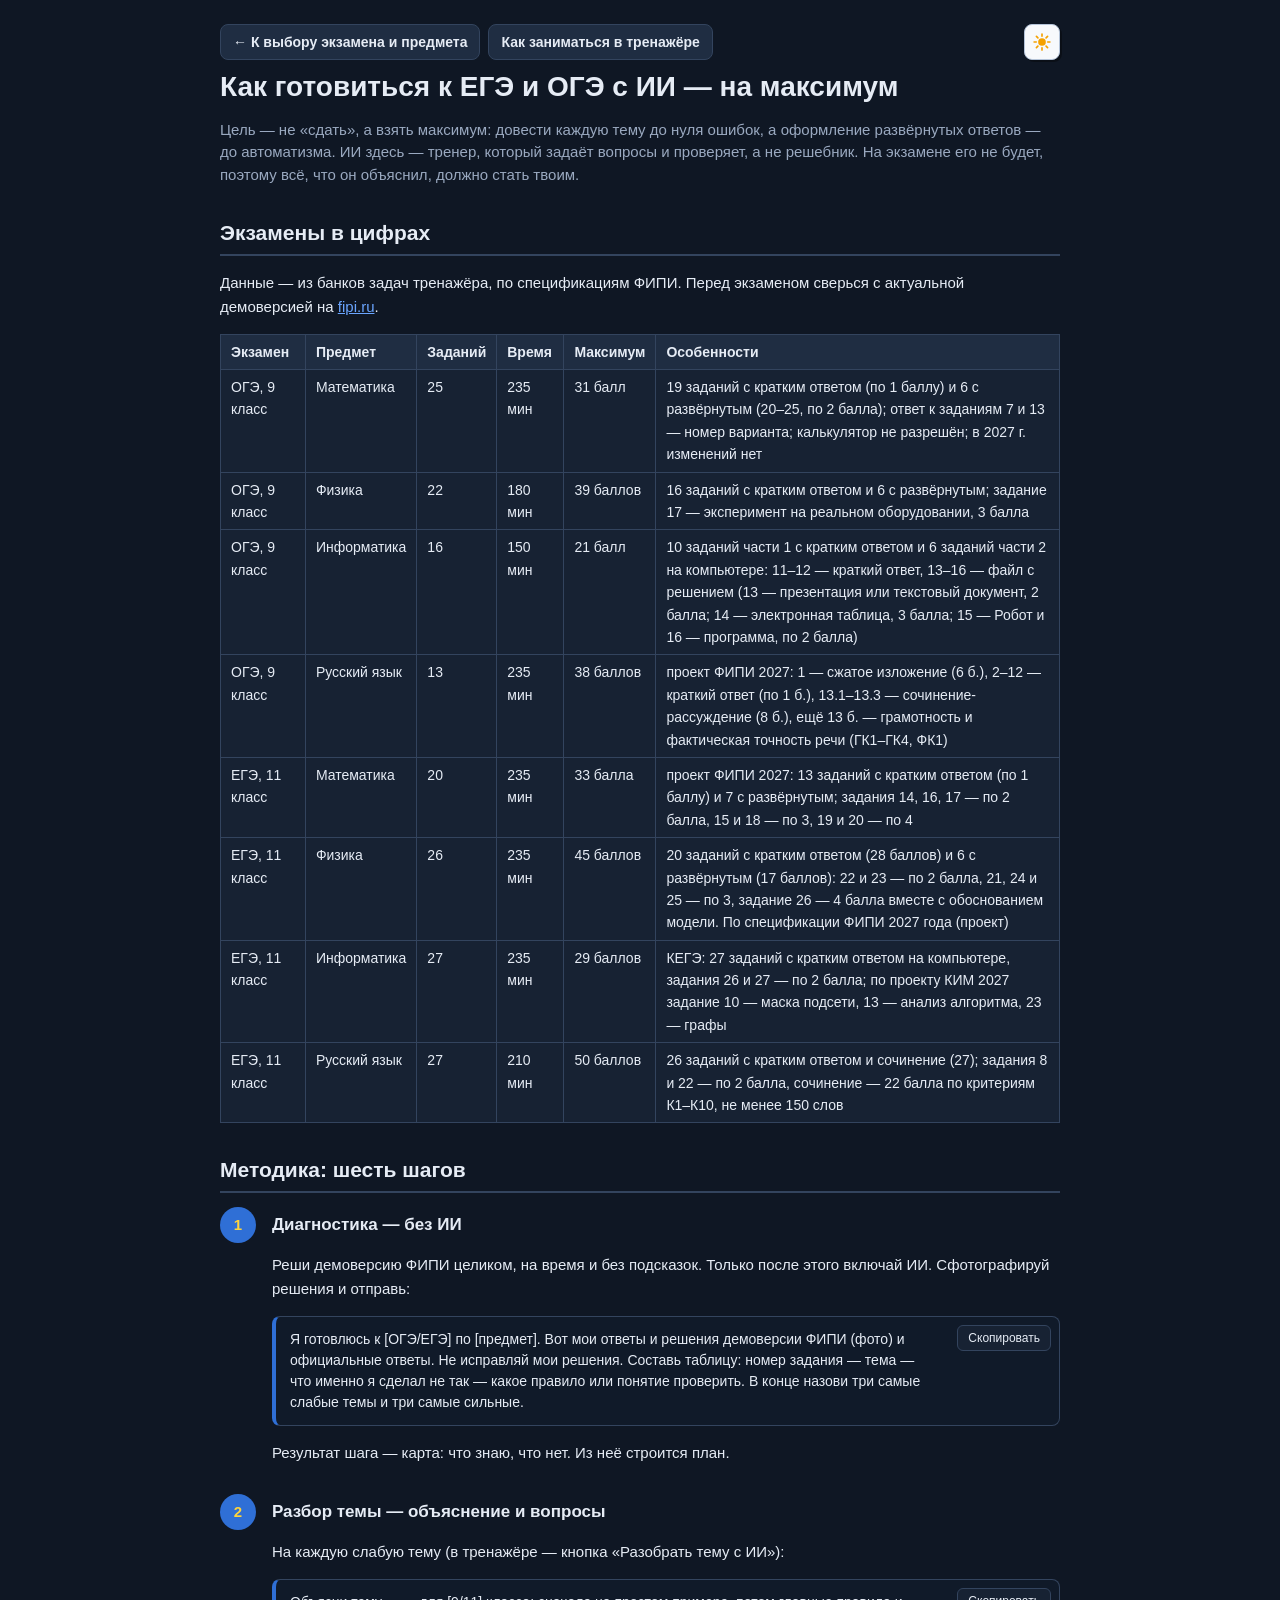
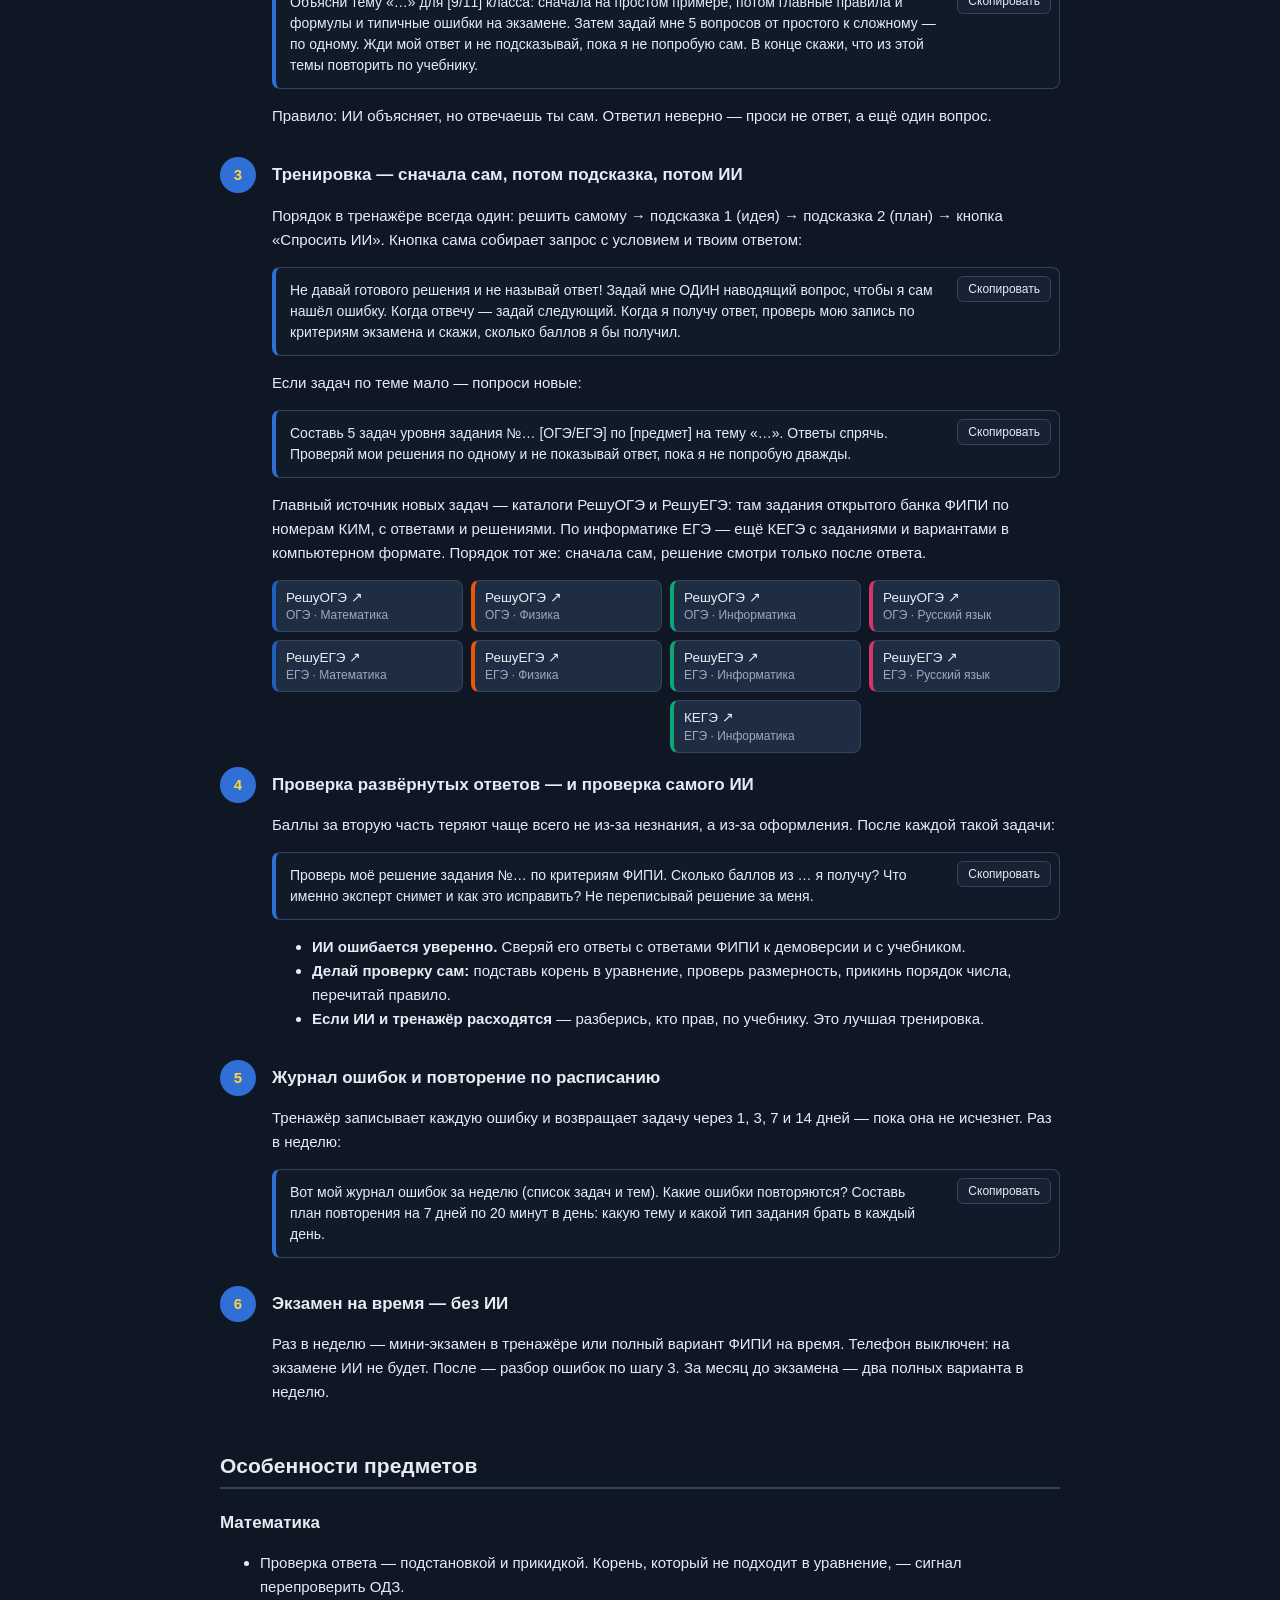
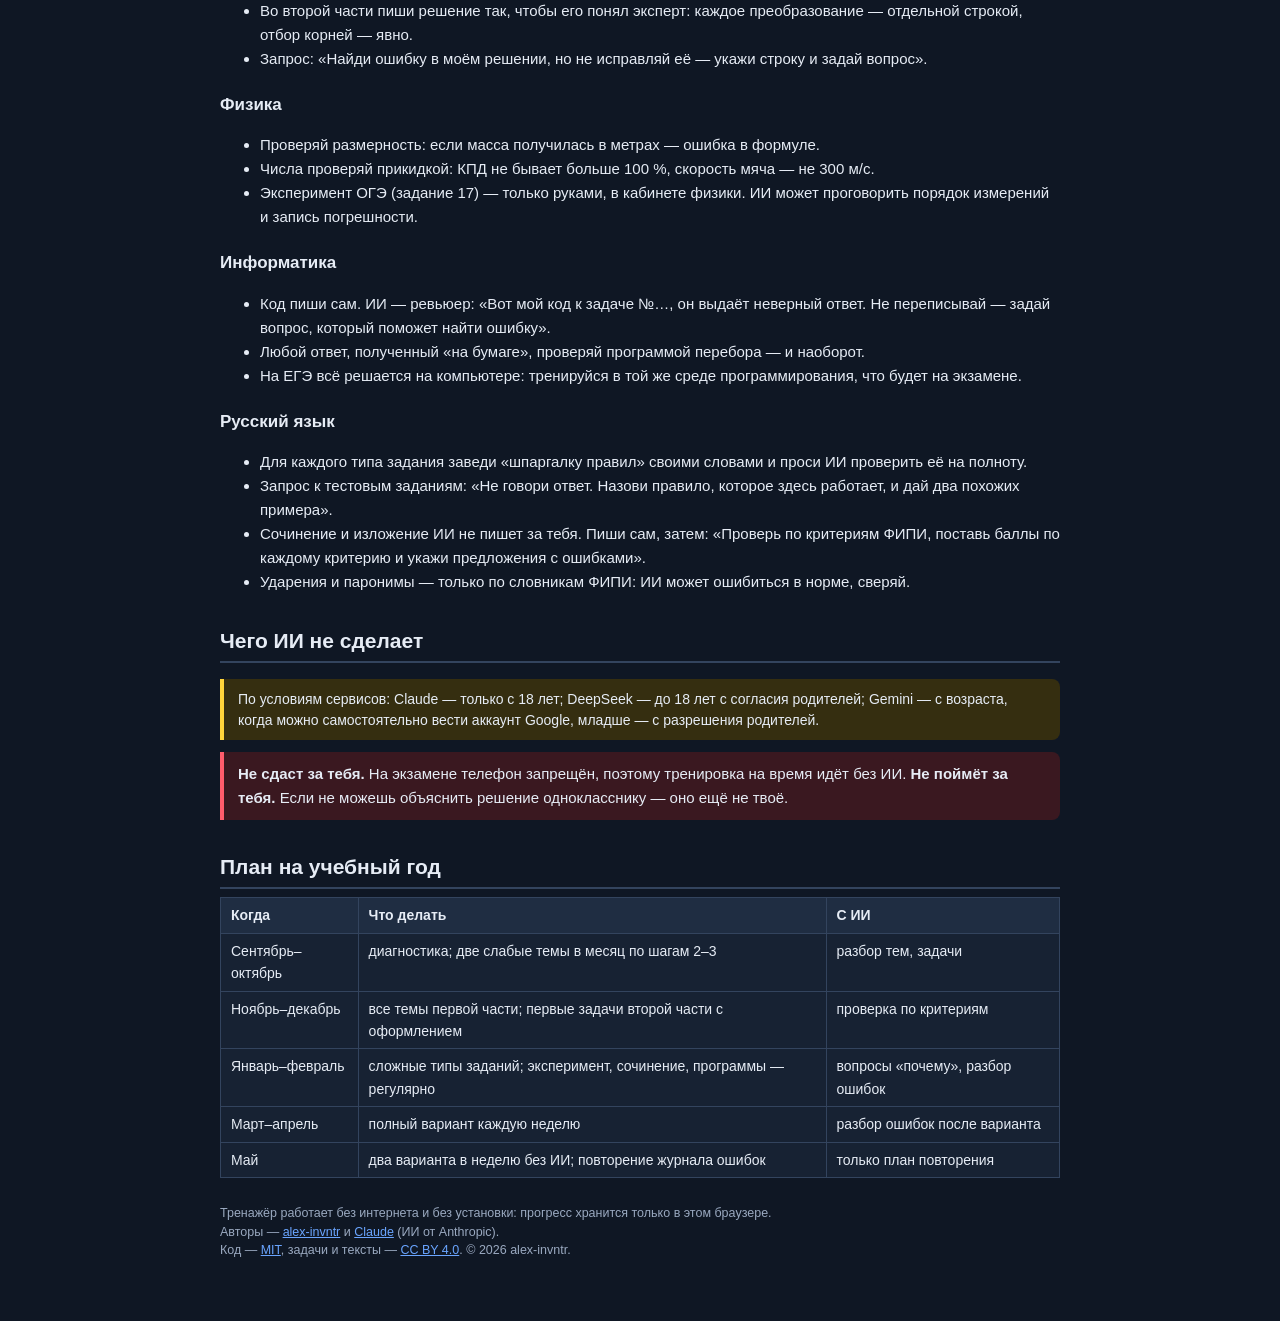
==== commit 3dabf63e: "Решения по пунктам с новой строки; автообновление устаревшей страницы из кэша; заголовки ОГЭ/ЕГЭ кру" ====
--- a/guide.html
+++ b/guide.html
@@ -5,8 +5,8 @@
 <meta name="viewport" content="width=device-width, initial-scale=1">
 <title>Как готовиться с ИИ</title>
 <link rel="icon" href="data:image/svg+xml,%3Csvg xmlns='http://www.w3.org/2000/svg' viewBox='0 0 64 64'%3E%3Crect width='64' height='64' rx='14' fill='%230E3A6E'/%3E%3Ctext x='32' y='45' font-size='38' font-family='Arial' font-weight='700' text-anchor='middle' fill='%23FFD43B'%3E%D0%AD%3C/text%3E%3C/svg%3E">
-<script src="js/theme.js?v=202610181910"></script>
-<link rel="stylesheet" href="css/style.css?v=202610181910">
+<script src="js/theme.js?v=202610181915"></script>
+<link rel="stylesheet" href="css/style.css?v=202610181915">
 </head>
 <body>
 <div class="guide-page">
@@ -97,6 +97,7 @@
     </ul>
 
     <h2>Чего ИИ не сделает</h2>
+    <p class="note">По условиям сервисов: Claude — только с 18 лет; DeepSeek — до 18 лет с согласия родителей; Gemini — с возраста, когда можно самостоятельно вести аккаунт Google, младше — с разрешения родителей.</p>
     <div class="warn"><b>Не сдаст за тебя.</b> На экзамене телефон запрещён, поэтому тренировка на время идёт без ИИ. <b>Не поймёт за тебя.</b> Если не можешь объяснить решение однокласснику — оно ещё не твоё.</div>
 
     <h2>План на учебный год</h2>
@@ -112,15 +113,15 @@
         <br>Авторы — <a href="https://github.com/alex-invntr" target="_blank" rel="noopener">alex-invntr</a> и <a href="https://www.anthropic.com/claude" target="_blank" rel="noopener">Claude</a> (ИИ от Anthropic).
         <br>Код — <a href="https://github.com/alex-invntr/EGE_OGE_Test_Trainer/blob/master/LICENSE" target="_blank" rel="noopener">MIT</a>, задачи и тексты — <a href="https://github.com/alex-invntr/EGE_OGE_Test_Trainer/blob/master/LICENSE-CONTENT.md" target="_blank" rel="noopener">CC BY 4.0</a>. © 2026 alex-invntr.</p>
 </div>
-<script src="js/common.js?v=202610181910"></script>
-<script src="banks/oge_math.js?v=202610181910"></script>
-<script src="banks/oge_physics.js?v=202610181910"></script>
-<script src="banks/oge_informatics.js?v=202610181910"></script>
-<script src="banks/oge_russian.js?v=202610181910"></script>
-<script src="banks/ege_math.js?v=202610181910"></script>
-<script src="banks/ege_physics.js?v=202610181910"></script>
-<script src="banks/ege_informatics.js?v=202610181910"></script>
-<script src="banks/ege_russian.js?v=202610181910"></script>
-<script src="js/guide.js?v=202610181910"></script>
+<script src="js/common.js?v=202610181915"></script>
+<script src="banks/oge_math.js?v=202610181915"></script>
+<script src="banks/oge_physics.js?v=202610181915"></script>
+<script src="banks/oge_informatics.js?v=202610181915"></script>
+<script src="banks/oge_russian.js?v=202610181915"></script>
+<script src="banks/ege_math.js?v=202610181915"></script>
+<script src="banks/ege_physics.js?v=202610181915"></script>
+<script src="banks/ege_informatics.js?v=202610181915"></script>
+<script src="banks/ege_russian.js?v=202610181915"></script>
+<script src="js/guide.js?v=202610181915"></script>
 </body>
 </html>
--- a/css/style.css
+++ b/css/style.css
@@ -34,8 +34,8 @@
 .hero p { margin: 4px 0 0; color: var(--muted); font-size: 15.5px; }
 .lead { color: var(--muted); font-size: 15px; line-height: 1.5; }
 .exam-block { margin-top: 26px; }
-.exam-block h2 { display: flex; align-items: baseline; gap: 10px; margin: 0 0 12px; font-size: 22px; }
-.exam-block h2 small { font-size: 14px; color: var(--muted); font-weight: 500; }
+.exam-block h2 { display: flex; align-items: baseline; gap: 12px; margin: 0 0 14px; font-size: 30px; line-height: 1.15; }
+.exam-block h2 small { font-size: 18px; color: var(--muted); font-weight: 500; }
 .subjects { display: grid; grid-template-columns: repeat(4, 1fr); gap: 14px; }
 .subj { display: flex; flex-direction: column; gap: 8px; text-decoration: none; color: var(--ink); background: var(--card); border: 1px solid var(--line); border-top: 5px solid var(--c); border-radius: 12px; padding: 14px 16px 16px; box-shadow: 2px 2px 0 var(--shadow); transition: transform 0.12s, box-shadow 0.12s; }
 .subj:hover { transform: translateY(-2px); box-shadow: 3px 5px 0 var(--shadow); }
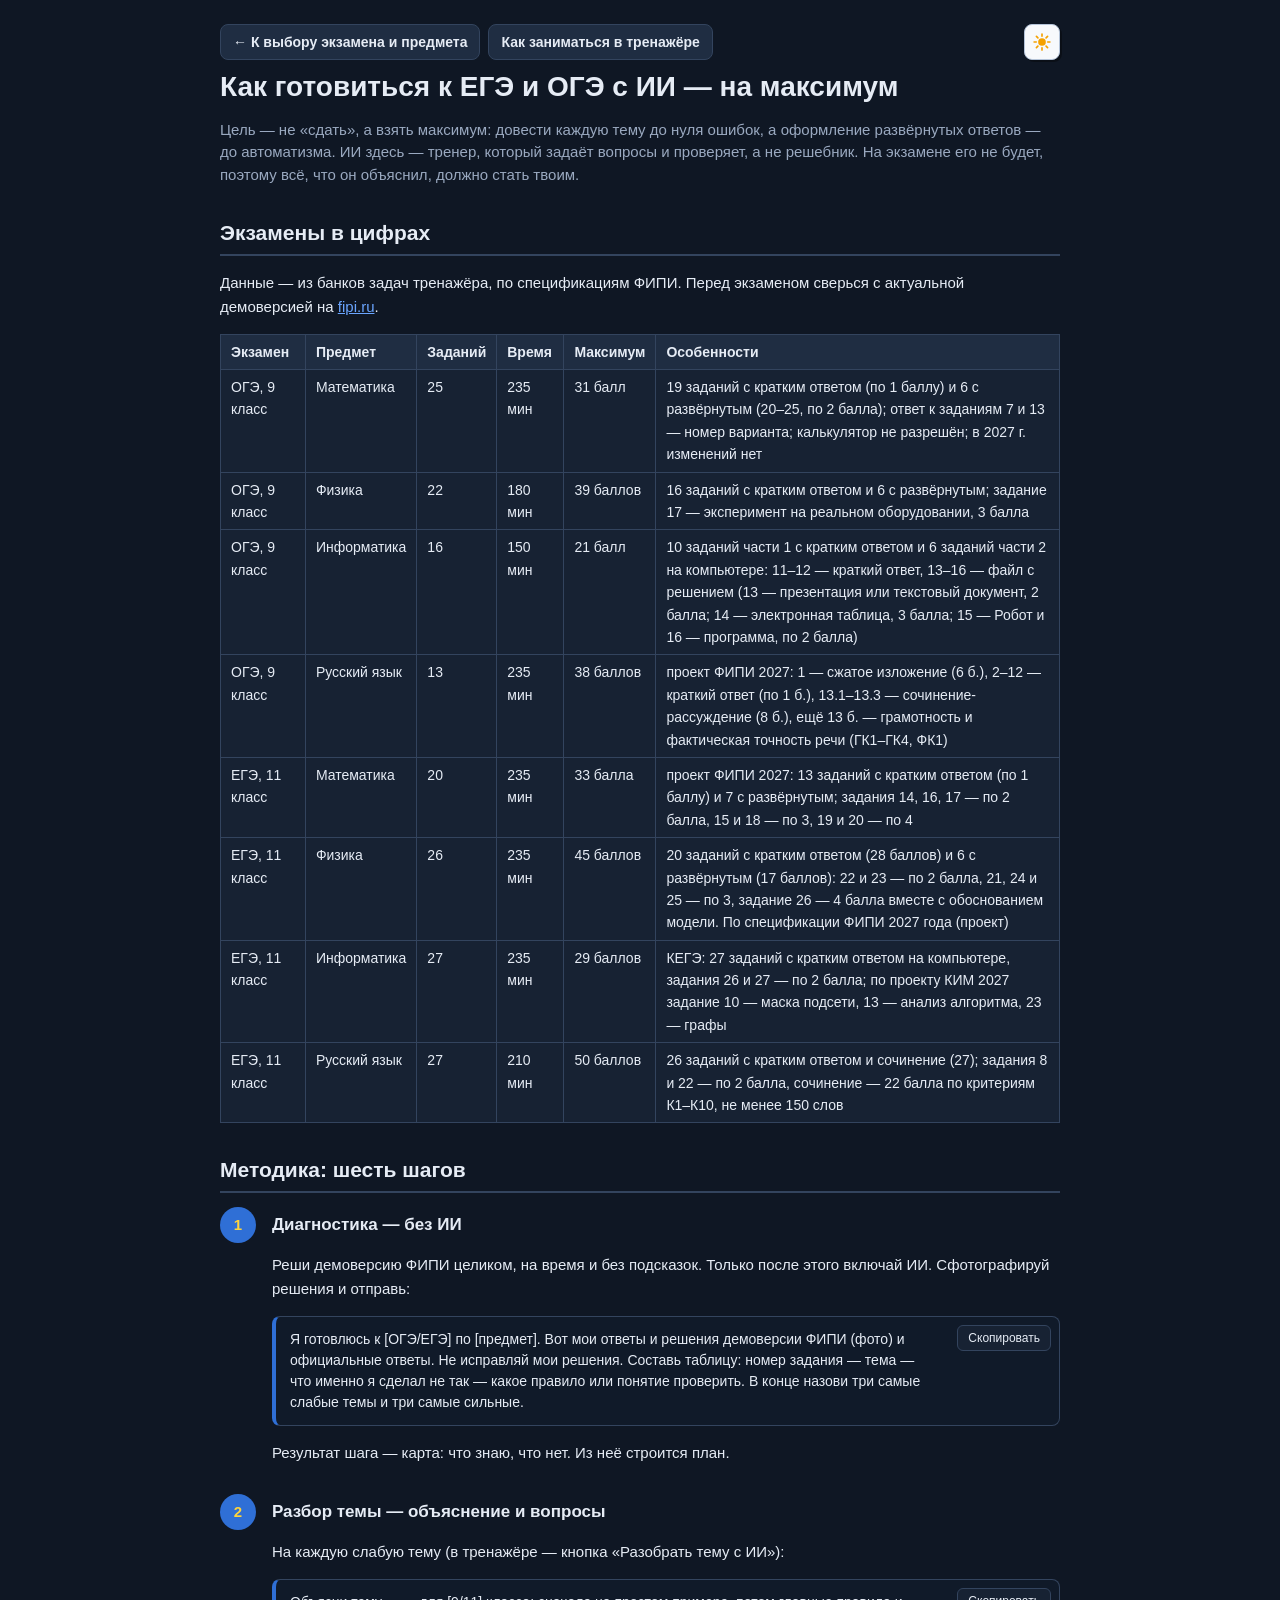
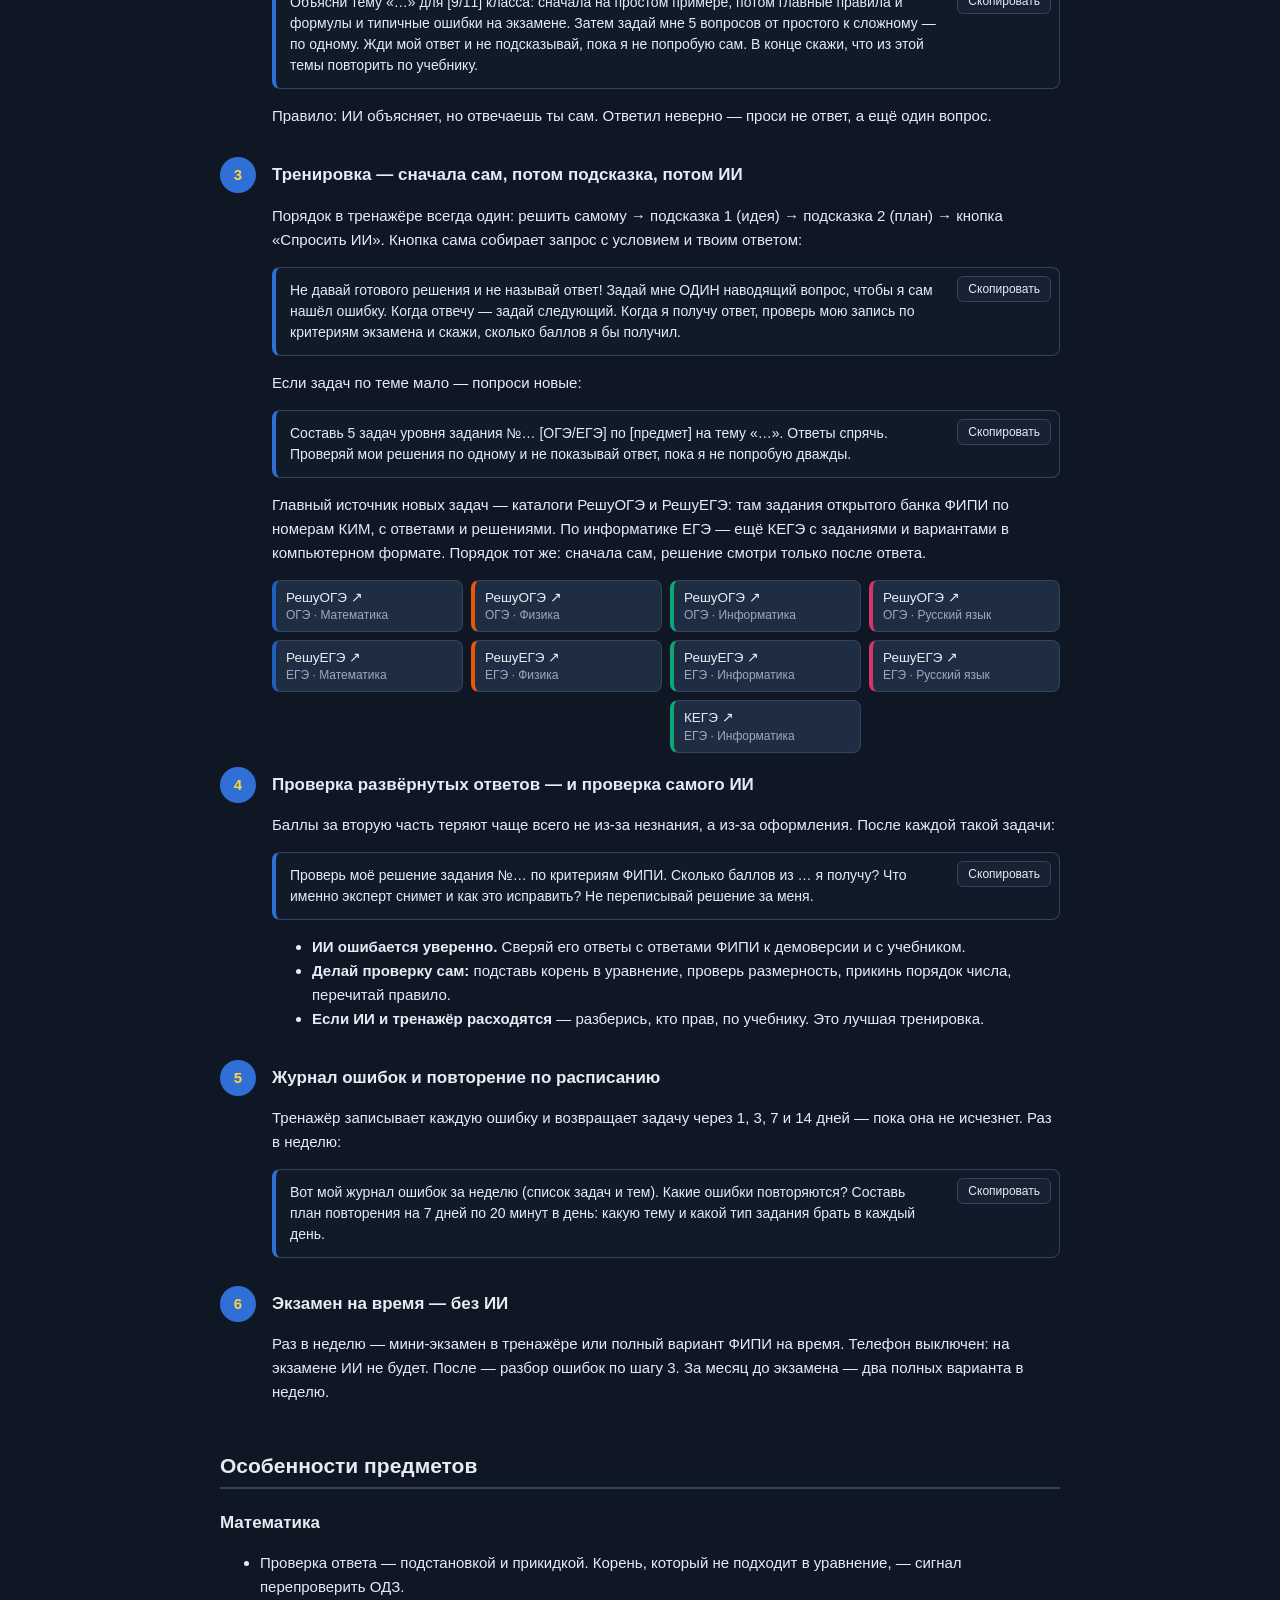
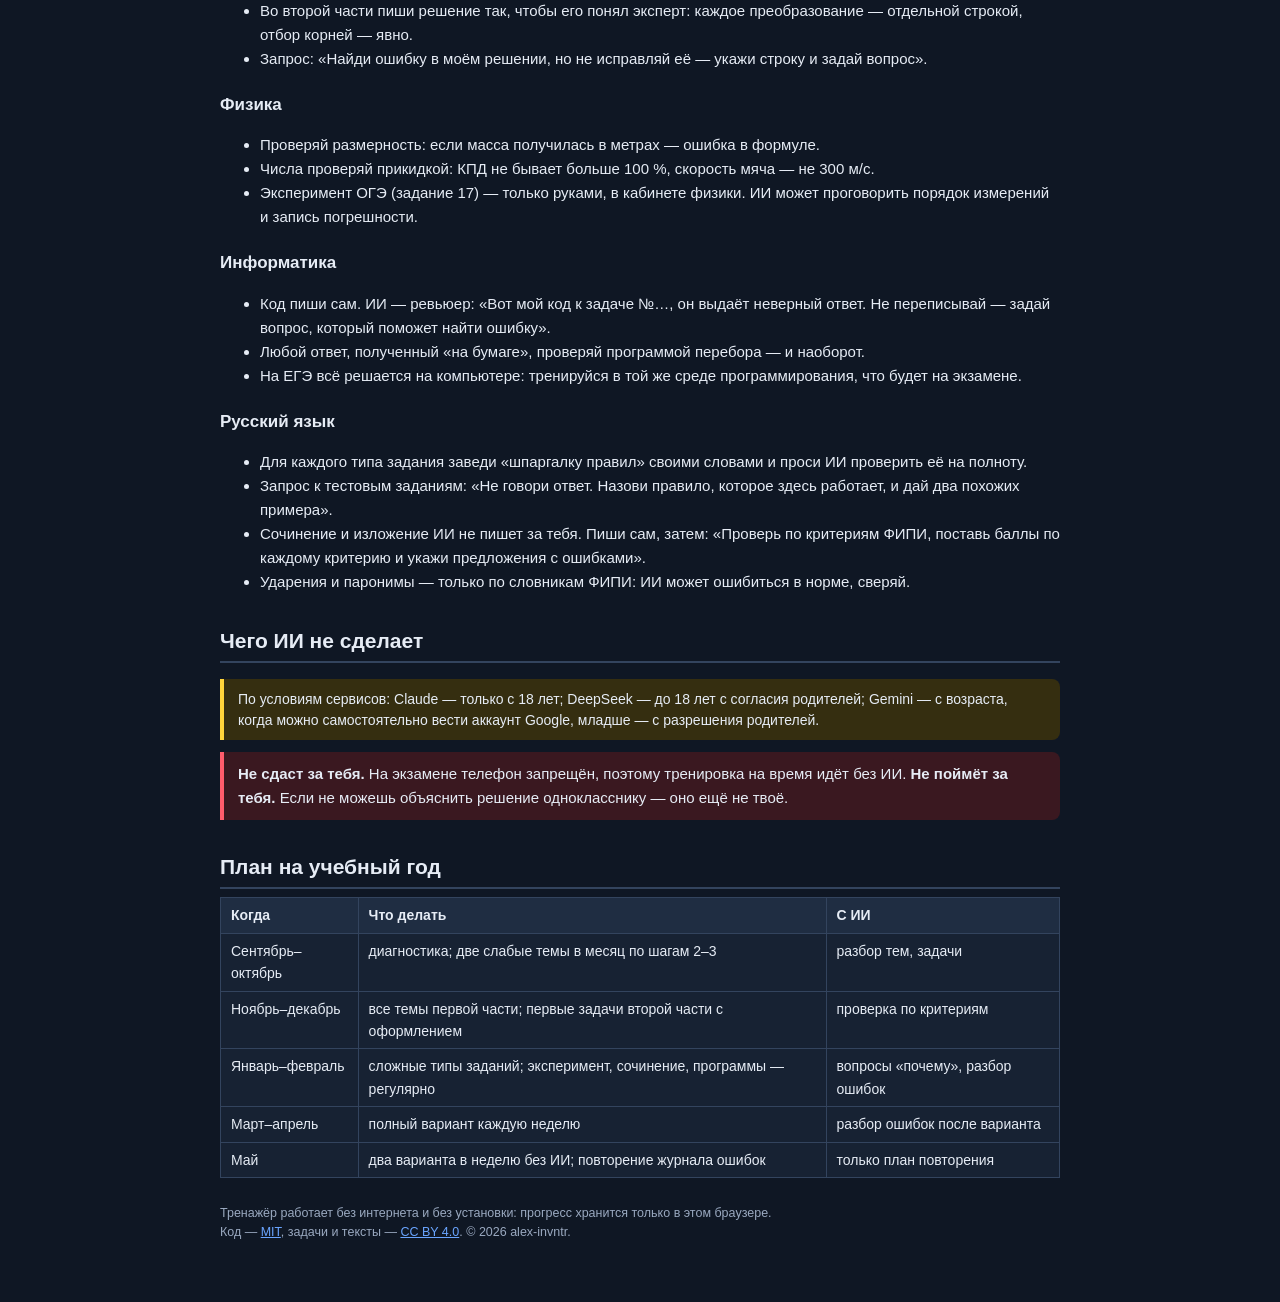
==== commit caf45129: "Строка «Авторы» убрана из подвалов главной, методики и страницы «Как заниматься» Co-Authored-By: Cla" ====
--- a/guide.html
+++ b/guide.html
@@ -5,8 +5,8 @@
 <meta name="viewport" content="width=device-width, initial-scale=1">
 <title>Как готовиться с ИИ</title>
 <link rel="icon" href="data:image/svg+xml,%3Csvg xmlns='http://www.w3.org/2000/svg' viewBox='0 0 64 64'%3E%3Crect width='64' height='64' rx='14' fill='%230E3A6E'/%3E%3Ctext x='32' y='45' font-size='38' font-family='Arial' font-weight='700' text-anchor='middle' fill='%23FFD43B'%3E%D0%AD%3C/text%3E%3C/svg%3E">
-<script src="js/theme.js?v=202610181915"></script>
-<link rel="stylesheet" href="css/style.css?v=202610181915">
+<script src="js/theme.js?v=202610182020"></script>
+<link rel="stylesheet" href="css/style.css?v=202610182020">
 </head>
 <body>
 <div class="guide-page">
@@ -110,18 +110,17 @@
         <tr><td>Май</td><td>два варианта в неделю без ИИ; повторение журнала ошибок</td><td>только план повторения</td></tr>
     </table>
     <p class="foot">Тренажёр работает без интернета и без установки: прогресс хранится только в этом браузере.
-        <br>Авторы — <a href="https://github.com/alex-invntr" target="_blank" rel="noopener">alex-invntr</a> и <a href="https://www.anthropic.com/claude" target="_blank" rel="noopener">Claude</a> (ИИ от Anthropic).
         <br>Код — <a href="https://github.com/alex-invntr/EGE_OGE_Test_Trainer/blob/master/LICENSE" target="_blank" rel="noopener">MIT</a>, задачи и тексты — <a href="https://github.com/alex-invntr/EGE_OGE_Test_Trainer/blob/master/LICENSE-CONTENT.md" target="_blank" rel="noopener">CC BY 4.0</a>. © 2026 alex-invntr.</p>
 </div>
-<script src="js/common.js?v=202610181915"></script>
-<script src="banks/oge_math.js?v=202610181915"></script>
-<script src="banks/oge_physics.js?v=202610181915"></script>
-<script src="banks/oge_informatics.js?v=202610181915"></script>
-<script src="banks/oge_russian.js?v=202610181915"></script>
-<script src="banks/ege_math.js?v=202610181915"></script>
-<script src="banks/ege_physics.js?v=202610181915"></script>
-<script src="banks/ege_informatics.js?v=202610181915"></script>
-<script src="banks/ege_russian.js?v=202610181915"></script>
-<script src="js/guide.js?v=202610181915"></script>
+<script src="js/common.js?v=202610182020"></script>
+<script src="banks/oge_math.js?v=202610182020"></script>
+<script src="banks/oge_physics.js?v=202610182020"></script>
+<script src="banks/oge_informatics.js?v=202610182020"></script>
+<script src="banks/oge_russian.js?v=202610182020"></script>
+<script src="banks/ege_math.js?v=202610182020"></script>
+<script src="banks/ege_physics.js?v=202610182020"></script>
+<script src="banks/ege_informatics.js?v=202610182020"></script>
+<script src="banks/ege_russian.js?v=202610182020"></script>
+<script src="js/guide.js?v=202610182020"></script>
 </body>
 </html>
--- a/css/style.css
+++ b/css/style.css
@@ -132,7 +132,8 @@
 .actions { display: flex; gap: 8px; flex-wrap: wrap; align-items: center; }
 .actions button { padding: 9px 16px; border-radius: 8px; border: 1px solid var(--line); background: var(--card); font-weight: 600; }
 .actions .primary { background: var(--primary); color: #fff; border-color: var(--primary); }
-.actions .ai { border-color: var(--accent-ink); color: var(--accent-ink); }
+/* «Дальше →» — следующий шаг после ответа: выделена рамкой и цветом */
+.actions .next { border: 2px solid var(--accent-ink); color: var(--accent-ink); padding: 8px 15px; }
 .actions .ghost { color: var(--muted); }
 .feedback { margin-top: 14px; padding: 10px 14px; border-radius: 8px; font-size: 15px; line-height: 1.45; }
 .feedback.ok { background: var(--ok-bg); border-left: 4px solid var(--green); }
@@ -291,3 +292,6 @@
 @media (max-width: 600px) {
     .m-actions { flex-wrap: wrap; }
 }
+
+/* Статистика внизу главной — мелким шрифтом */
+.stats-line { margin: 22px 0 0; font-size: 11.5px; line-height: 1.6; color: var(--muted); }
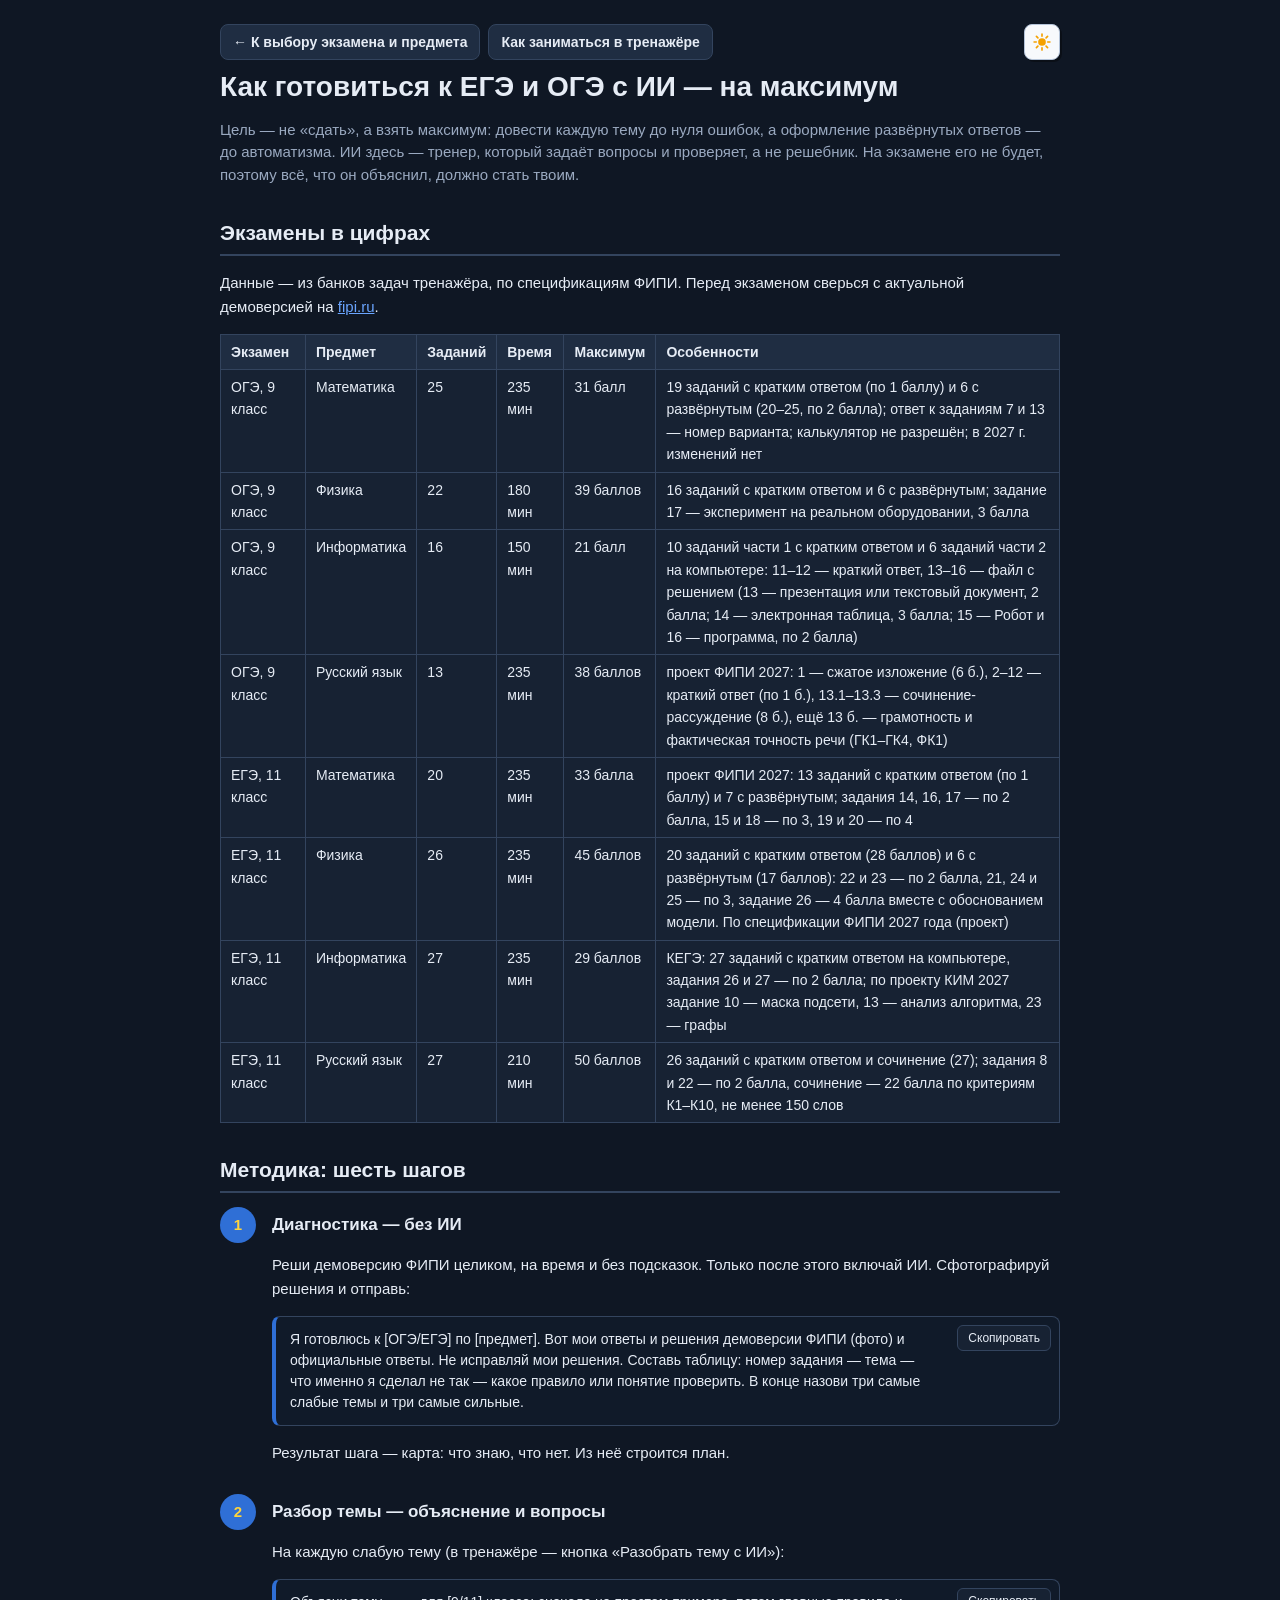
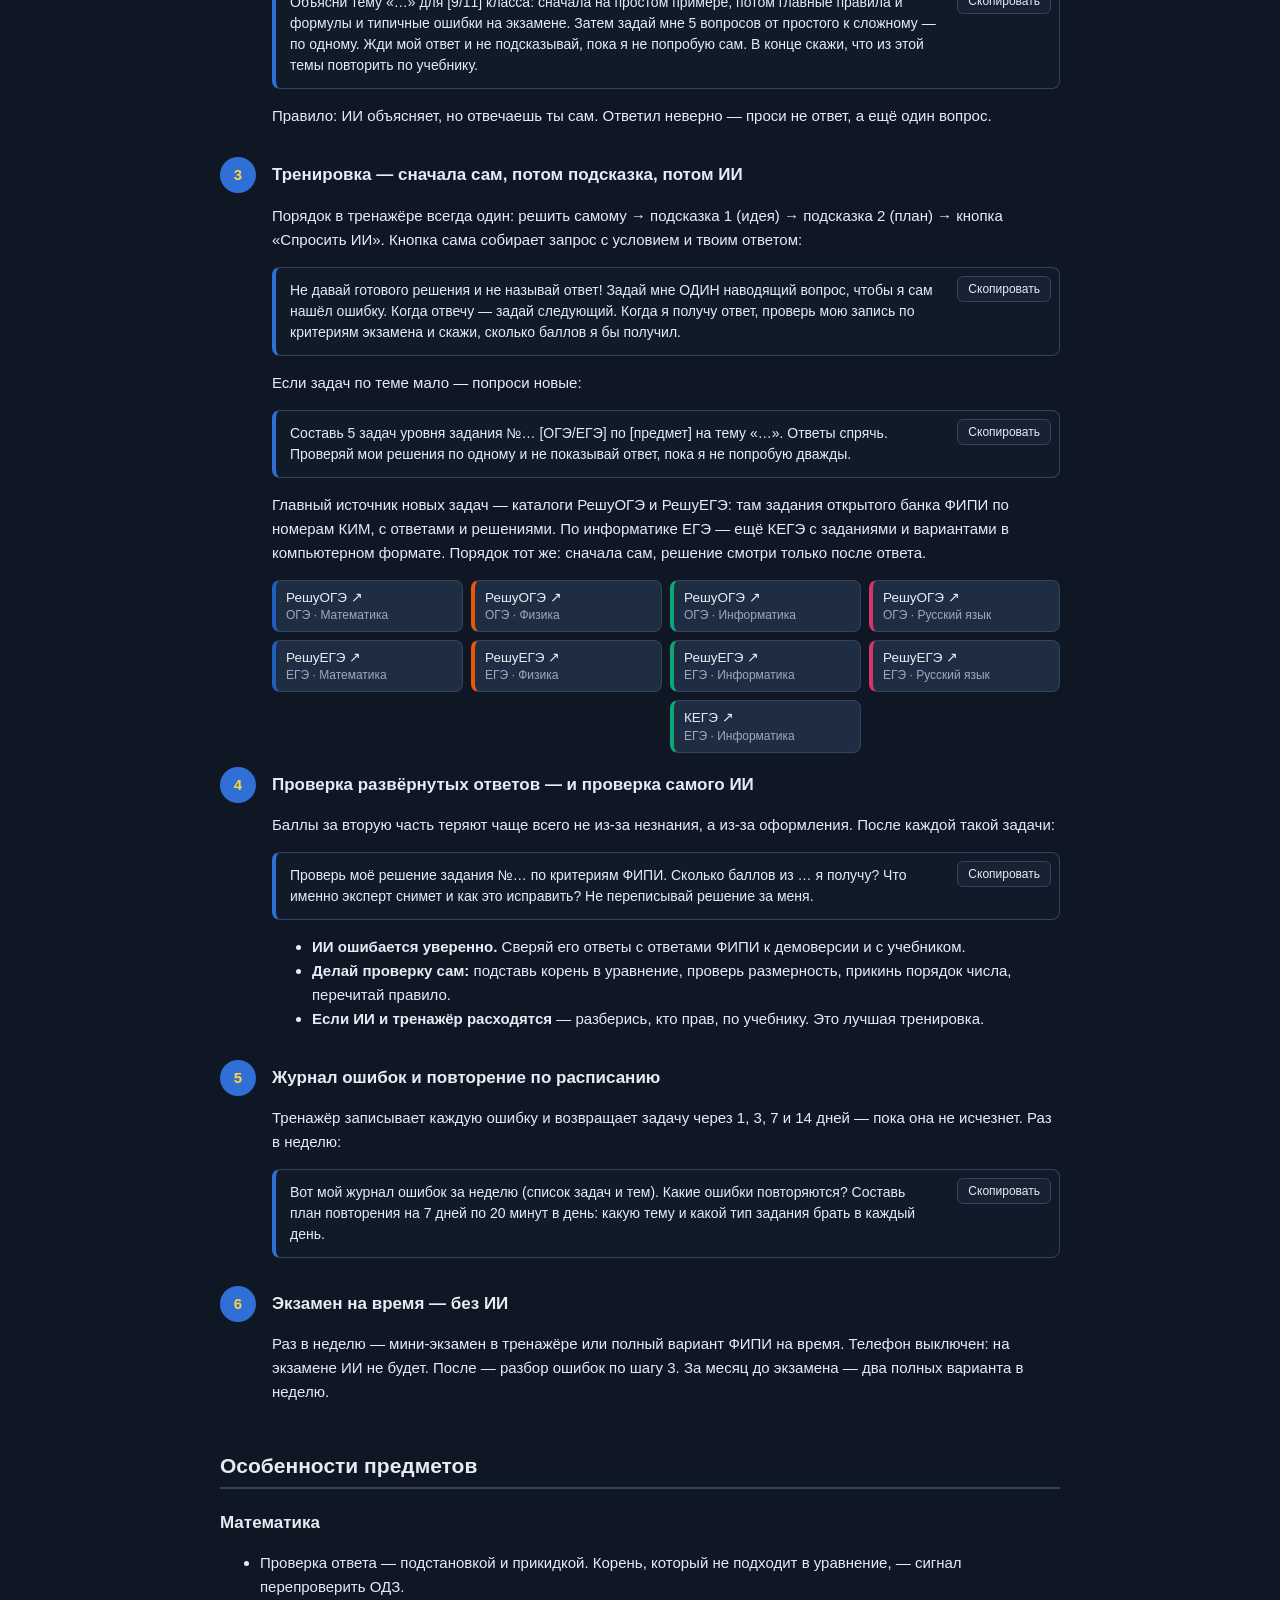
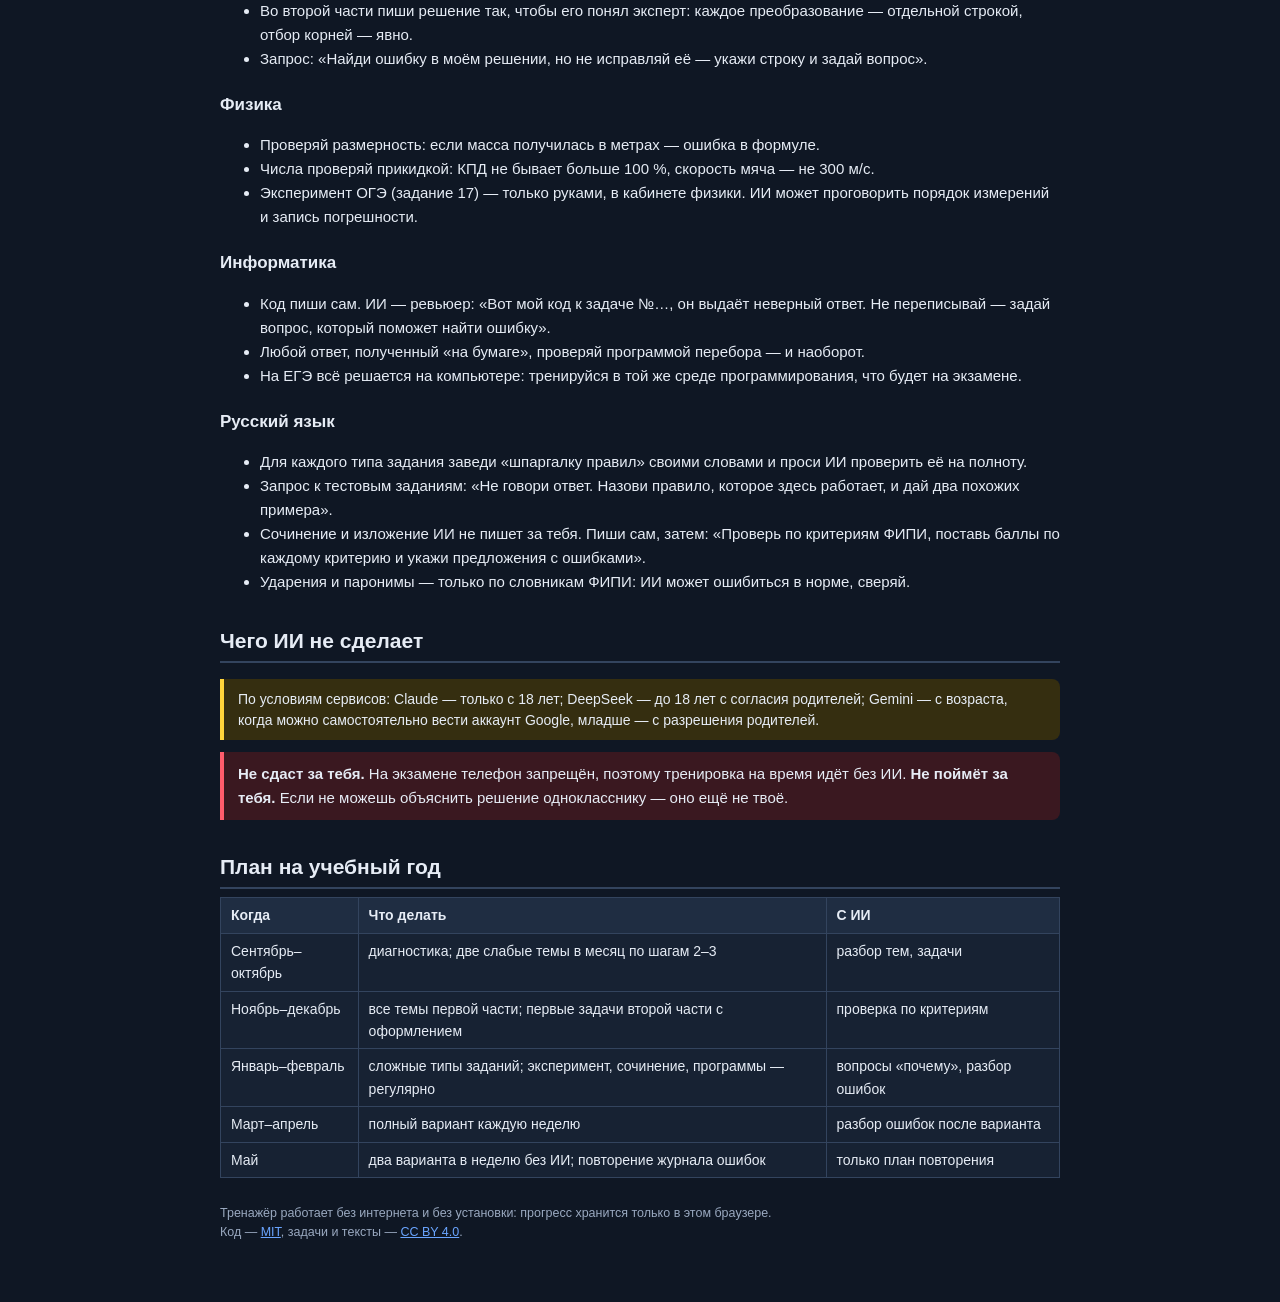
==== commit edbf503e: "Подвалы сайта упрощены Co-Authored-By: Claude Opus 5.5 <noreply@anthropic.com>" ====
--- a/guide.html
+++ b/guide.html
@@ -110,7 +110,7 @@
         <tr><td>Май</td><td>два варианта в неделю без ИИ; повторение журнала ошибок</td><td>только план повторения</td></tr>
     </table>
     <p class="foot">Тренажёр работает без интернета и без установки: прогресс хранится только в этом браузере.
-        <br>Код — <a href="https://github.com/alex-invntr/EGE_OGE_Test_Trainer/blob/master/LICENSE" target="_blank" rel="noopener">MIT</a>, задачи и тексты — <a href="https://github.com/alex-invntr/EGE_OGE_Test_Trainer/blob/master/LICENSE-CONTENT.md" target="_blank" rel="noopener">CC BY 4.0</a>. © 2026 alex-invntr.</p>
+        <br>Код — <a href="https://github.com/alex-invntr/EGE_OGE_Test_Trainer/blob/master/LICENSE" target="_blank" rel="noopener">MIT</a>, задачи и тексты — <a href="https://github.com/alex-invntr/EGE_OGE_Test_Trainer/blob/master/LICENSE-CONTENT.md" target="_blank" rel="noopener">CC BY 4.0</a>.</p>
 </div>
 <script src="js/common.js?v=202610182020"></script>
 <script src="banks/oge_math.js?v=202610182020"></script>
